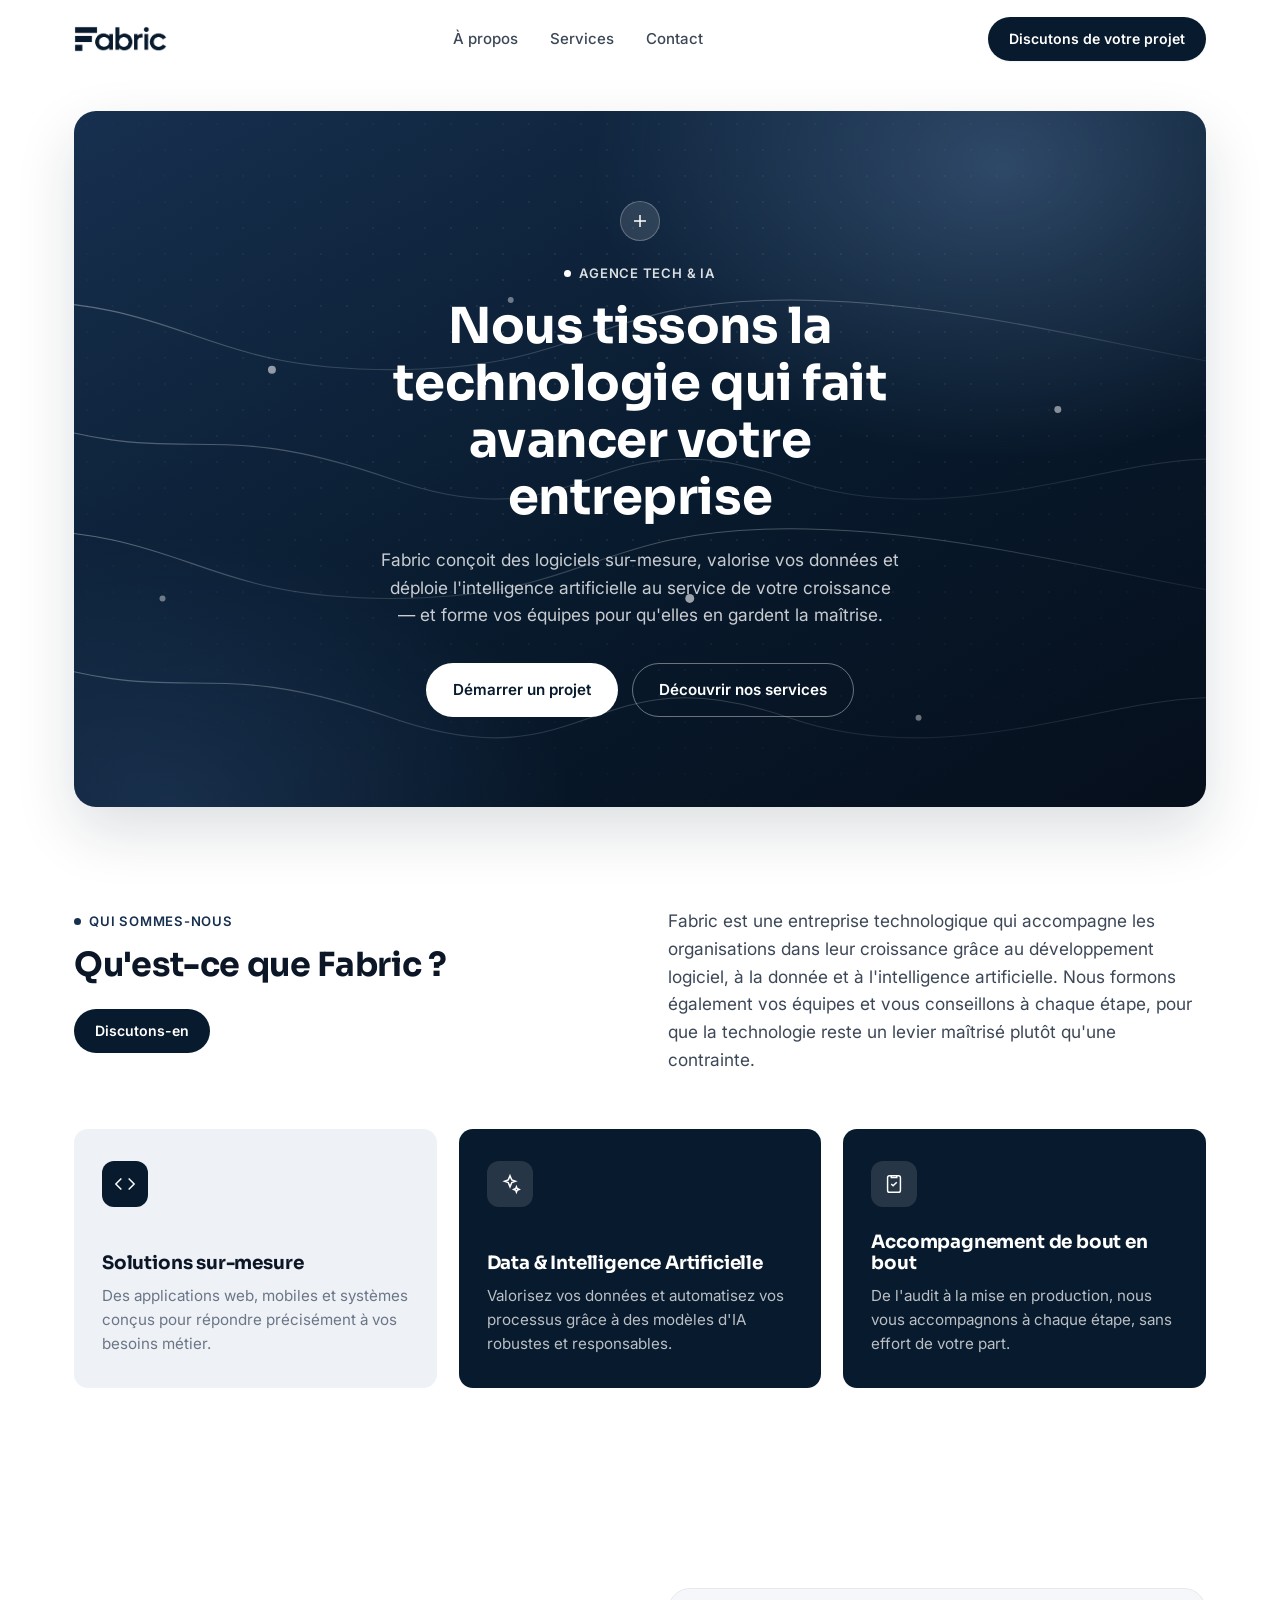
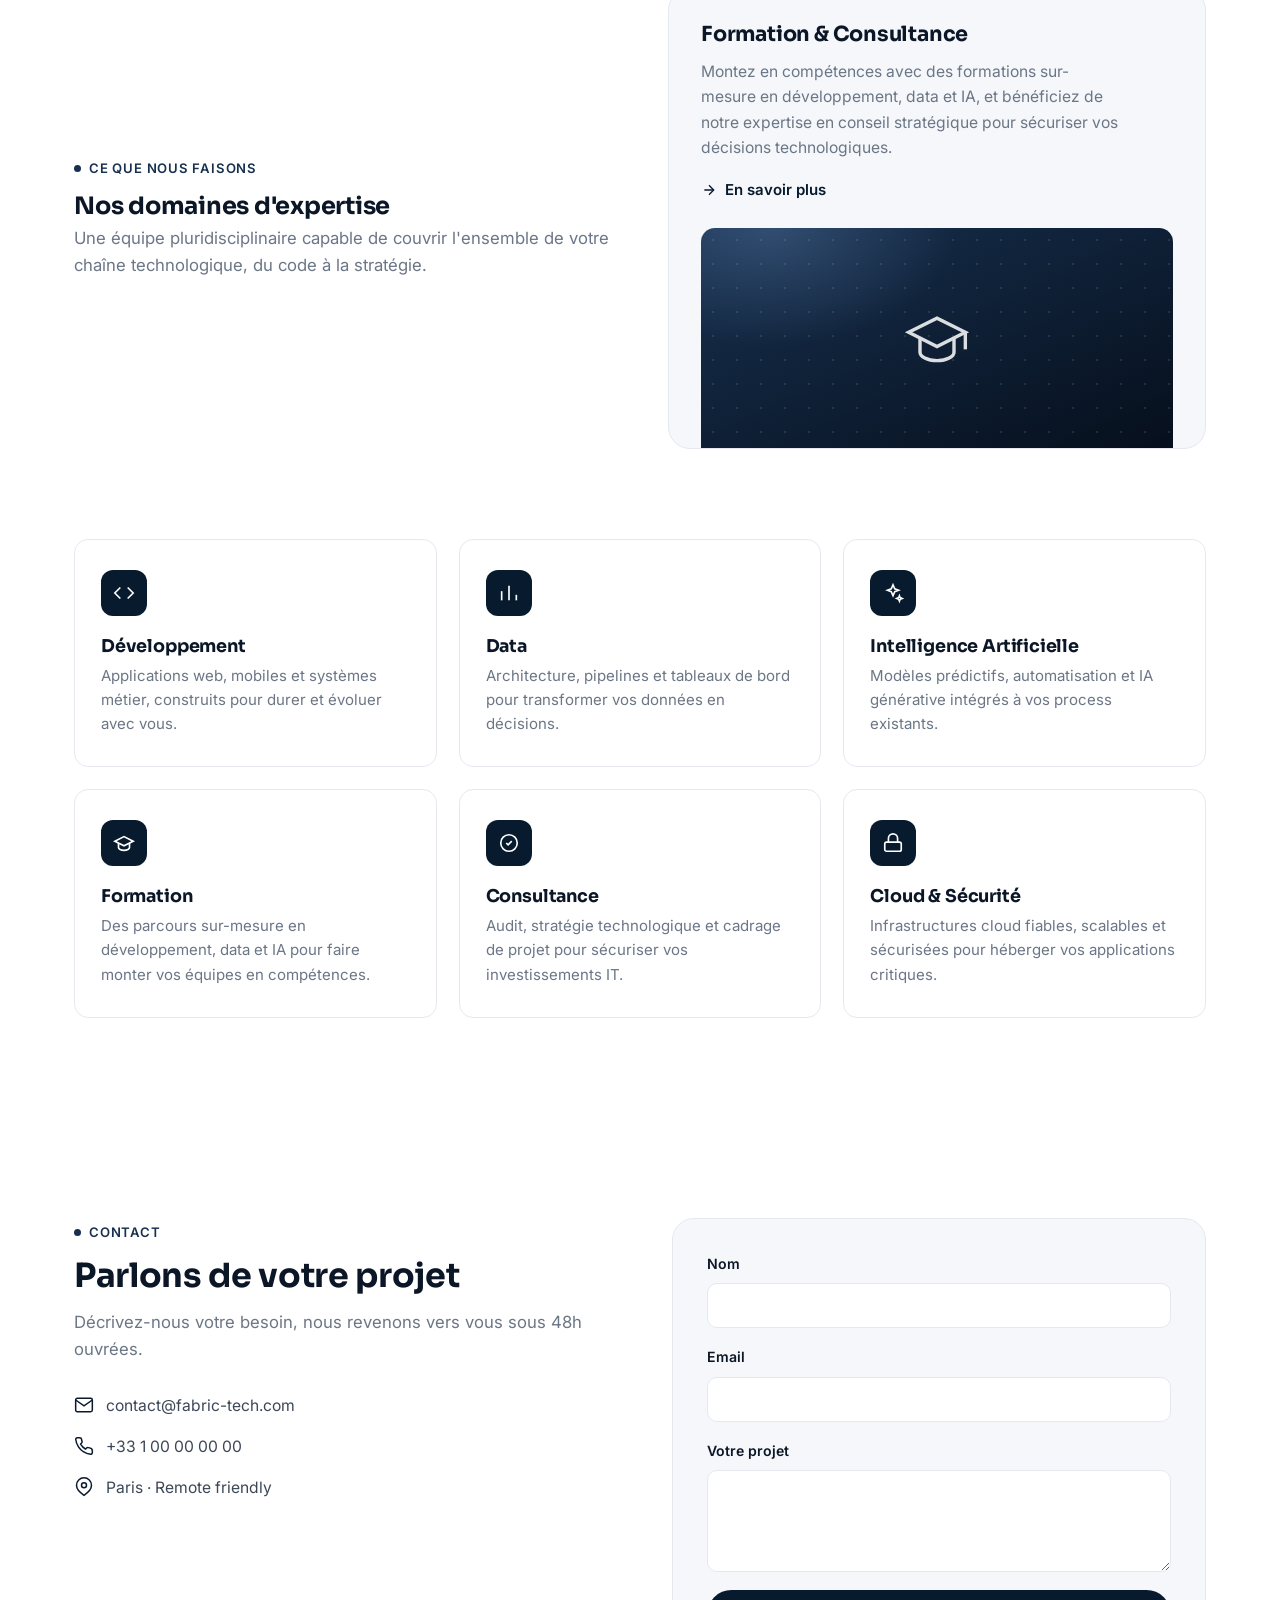
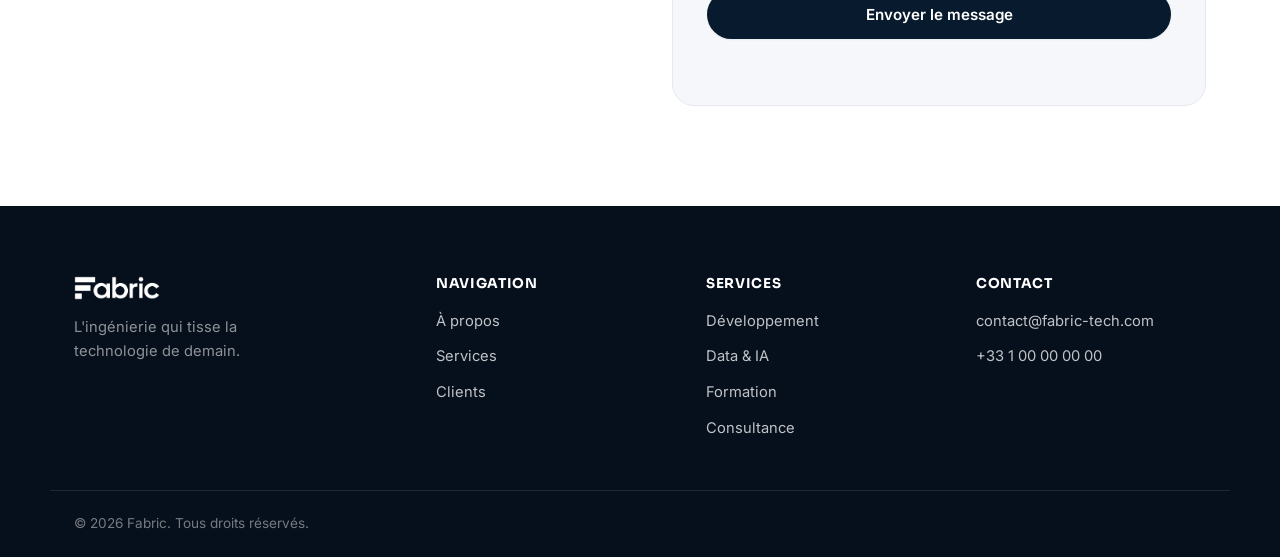
==== index.html @ 4c8a93ed "Initial commit: Fabric landing page Landing page one-page pour Fabric (dev, data, IA, formation, con" ====
<!DOCTYPE html>
<html lang="fr">
<head>
<meta charset="UTF-8">
<meta name="viewport" content="width=device-width, initial-scale=1.0">
<title>Fabric — Ingénierie logicielle, Data & IA</title>
<meta name="description" content="Fabric est une entreprise technologique spécialisée en développement, data, intelligence artificielle, formation et consultance. Nous tissons la technologie qui fait grandir votre entreprise.">
<link rel="icon" href="assets/favicon.ico" sizes="any">
<link rel="icon" href="assets/favicon-32.png" type="image/png" sizes="32x32">
<link rel="icon" href="assets/favicon-16.png" type="image/png" sizes="16x16">
<link rel="apple-touch-icon" href="assets/apple-touch-icon.png">
<link rel="preconnect" href="https://fonts.googleapis.com">
<link rel="preconnect" href="https://fonts.gstatic.com" crossorigin>
<link href="https://fonts.googleapis.com/css2?family=Sora:wght@400;500;600;700;800&family=Inter:wght@400;500;600;700&display=swap" rel="stylesheet">
<link rel="stylesheet" href="css/style.css">
</head>
<body>

<a class="skip-link" href="#main">Aller au contenu</a>

<header class="site-header" id="site-header">
  <div class="container header-inner">
    <a href="#top" class="brand" aria-label="Fabric — accueil">
      <img src="assets/logo-navy.png" alt="Fabric" class="brand-logo">
    </a>

    <nav class="main-nav" id="main-nav" aria-label="Navigation principale">
      <a href="#about">À propos</a>
      <a href="#services">Services</a>
      <a href="#contact">Contact</a>
    </nav>

    <div class="header-actions">
      <a href="#contact" class="btn btn-primary btn-sm">Discutons de votre projet</a>
      <button class="nav-toggle" id="nav-toggle" aria-label="Ouvrir le menu" aria-expanded="false" aria-controls="main-nav">
        <span></span><span></span><span></span>
      </button>
    </div>
  </div>
</header>

<main id="main">

  <!-- HERO -->
  <section class="hero" id="top">
    <div class="container">
      <div class="hero-card">
        <div class="hero-card-media" aria-hidden="true">
          <svg viewBox="0 0 1200 700" class="hero-weave" preserveAspectRatio="xMidYMid slice">
            <defs>
              <linearGradient id="weaveLine" x1="0" y1="0" x2="1" y2="1">
                <stop offset="0" stop-color="#ffffff" stop-opacity="0.35"/>
                <stop offset="1" stop-color="#ffffff" stop-opacity="0.04"/>
              </linearGradient>
            </defs>
            <g stroke="url(#weaveLine)" stroke-width="1.1" fill="none">
              <path d="M-50 90 C 150 90, 150 90, 350 90 S 550 90, 750 90 S 1150 90, 1250 90"/>
              <path d="M-50 190 C 150 190, 150 260, 350 260 S 550 190, 750 190 S 1150 260, 1250 260"/>
              <path d="M-50 300 C 150 370, 150 300, 350 370 S 550 300, 750 370 S 1150 300, 1250 370"/>
              <path d="M-50 420 C 150 420, 150 490, 350 490 S 550 420, 750 420 S 1150 490, 1250 490"/>
              <path d="M-50 540 C 150 610, 150 540, 350 610 S 550 540, 750 610 S 1150 540, 1250 610"/>
              <path d="M-50 640 C 150 640, 150 640, 350 640 S 550 640, 750 640 S 1150 640, 1250 640"/>
            </g>
            <g fill="#ffffff">
              <circle cx="230" cy="260" r="4" opacity="0.55"/>
              <circle cx="470" cy="190" r="3" opacity="0.4"/>
              <circle cx="650" cy="490" r="4.5" opacity="0.6"/>
              <circle cx="880" cy="610" r="3" opacity="0.4"/>
              <circle cx="1020" cy="300" r="3.5" opacity="0.5"/>
              <circle cx="120" cy="490" r="3" opacity="0.4"/>
            </g>
          </svg>
        </div>
        <div class="hero-card-content">
          <span class="hero-mark">
            <svg viewBox="0 0 24 24" fill="none" stroke="currentColor" stroke-width="2"><line x1="12" y1="4" x2="12" y2="20"/><line x1="4" y1="12" x2="20" y2="12"/></svg>
          </span>
          <p class="eyebrow eyebrow-on-dark"><span class="dot"></span> Agence Tech &amp; IA</p>
          <h1>Nous tissons la technologie qui fait avancer votre entreprise</h1>
          <p class="hero-lead">
            Fabric conçoit des logiciels sur-mesure, valorise vos données et déploie
            l'intelligence artificielle au service de votre croissance — et forme vos
            équipes pour qu'elles en gardent la maîtrise.
          </p>
          <div class="hero-actions">
            <a href="#contact" class="btn btn-light">Démarrer un projet</a>
            <a href="#services" class="btn btn-outline-light">Découvrir nos services</a>
          </div>
        </div>
      </div>
    </div>
  </section>

  <!-- ABOUT -->
  <section class="about" id="about">
    <div class="container about-top">
      <div class="about-text">
        <p class="eyebrow"><span class="dot"></span> Qui sommes-nous</p>
        <h2>Qu'est-ce que Fabric&nbsp;?</h2>
        <a href="#contact" class="btn btn-dark btn-sm">Discutons-en</a>
      </div>
      <div class="about-desc">
        <p>
          Fabric est une entreprise technologique qui accompagne les organisations
          dans leur croissance grâce au développement logiciel, à la donnée et à
          l'intelligence artificielle. Nous formons également vos équipes et vous
          conseillons à chaque étape, pour que la technologie reste un levier
          maîtrisé plutôt qu'une contrainte.
        </p>
      </div>
    </div>

    <div class="container about-cards">
      <article class="about-card about-card--light">
        <div class="about-card-icon">
          <svg viewBox="0 0 24 24" fill="none" stroke="currentColor" stroke-width="1.6"><polyline points="8 6 2 12 8 18"/><polyline points="16 6 22 12 16 18"/></svg>
        </div>
        <div class="about-card-text">
          <h3>Solutions sur-mesure</h3>
          <p>Des applications web, mobiles et systèmes conçus pour répondre précisément à vos besoins métier.</p>
        </div>
      </article>
      <article class="about-card about-card--dark">
        <div class="about-card-icon">
          <svg viewBox="0 0 24 24" fill="none" stroke="currentColor" stroke-width="1.6"><path d="M12 3l1.9 4.5L18 9l-4.1 1.5L12 15l-1.9-4.5L6 9l4.1-1.5L12 3z"/><path d="M19 15l.8 1.9L22 18l-2.2.9L19 21l-.8-2.1L16 18l2.2-1.1L19 15z"/></svg>
        </div>
        <div class="about-card-text">
          <h3>Data &amp; Intelligence Artificielle</h3>
          <p>Valorisez vos données et automatisez vos processus grâce à des modèles d'IA robustes et responsables.</p>
        </div>
      </article>
      <article class="about-card about-card--dark">
        <div class="about-card-icon">
          <svg viewBox="0 0 24 24" fill="none" stroke="currentColor" stroke-width="1.6"><rect x="5" y="3" width="14" height="18" rx="2"/><path d="M9 3v2h6V3"/><path d="M9 12l2 2 4-4"/></svg>
        </div>
        <div class="about-card-text">
          <h3>Accompagnement de bout en bout</h3>
          <p>De l'audit à la mise en production, nous vous accompagnons à chaque étape, sans effort de votre part.</p>
        </div>
      </article>
    </div>
  </section>

  <!-- CLIENTS MARQUEE 
  <section class="clients" id="clients">
    <div class="container">
      <p class="clients-label">Ils nous font confiance</p>
      <div class="marquee" role="img" aria-label="Logos de clients ayant travaillé avec Fabric">
        <div class="marquee-track">
          <span class="client-logo">Nexora</span>
          <span class="client-logo">Velia Corp</span>
          <span class="client-logo">Orbital</span>
          <span class="client-logo">Quantix</span>
          <span class="client-logo">Atlas Data</span>
          <span class="client-logo">Zenith</span>
          <span class="client-logo">Arc Systems</span>
          <span class="client-logo">Pulse Labs</span>
          -->
          <!-- duplicate for seamless loop 
          <span class="client-logo" aria-hidden="true">Nexora</span>
          <span class="client-logo" aria-hidden="true">Velia Corp</span>
          <span class="client-logo" aria-hidden="true">Orbital</span>
          <span class="client-logo" aria-hidden="true">Quantix</span>
          <span class="client-logo" aria-hidden="true">Atlas Data</span>
          <span class="client-logo" aria-hidden="true">Zenith</span>
          <span class="client-logo" aria-hidden="true">Arc Systems</span>
          <span class="client-logo" aria-hidden="true">Pulse Labs</span>
        </div>
      </div>
    </div>
  </section>
  -->

  <!-- SERVICES -->
  <section class="services" id="services">
    <div class="container expertise-top">
      <div class="expertise-text">
        <p class="eyebrow"><span class="dot"></span> Ce que nous faisons</p>
        <h2>Nos domaines d'expertise</h2>
        <p class="section-lead">
          Une équipe pluridisciplinaire capable de couvrir l'ensemble de votre
          chaîne technologique, du code à la stratégie.
        </p>
      </div>

      <article class="expertise-card">
        <h3>Formation &amp; Consultance</h3>
        <p>Montez en compétences avec des formations sur-mesure en développement, data et IA, et bénéficiez de notre expertise en conseil stratégique pour sécuriser vos décisions technologiques.</p>
        <a href="#contact" class="link-arrow">
          <svg viewBox="0 0 24 24" fill="none" stroke="currentColor" stroke-width="2"><line x1="5" y1="12" x2="19" y2="12"/><polyline points="12 5 19 12 12 19"/></svg>
          En savoir plus
        </a>
        <div class="expertise-card-media" aria-hidden="true">
          <svg viewBox="0 0 24 24" fill="none" stroke="currentColor" stroke-width="1.2"><path d="M22 10L12 5 2 10l10 5 10-5z"/><path d="M6 12v5c0 1.5 2.5 3 6 3s6-1.5 6-3v-5"/><path d="M22 10v6"/></svg>
        </div>
      </article>
    </div>

    <div class="container">
      <div class="services-grid">
        <article class="service-card">
          <div class="service-icon">
            <svg viewBox="0 0 24 24" fill="none" stroke="currentColor" stroke-width="1.8"><polyline points="8 6 2 12 8 18"/><polyline points="16 6 22 12 16 18"/></svg>
          </div>
          <h3>Développement</h3>
          <p>Applications web, mobiles et systèmes métier, construits pour durer et évoluer avec vous.</p>
        </article>

        <article class="service-card">
          <div class="service-icon">
            <svg viewBox="0 0 24 24" fill="none" stroke="currentColor" stroke-width="1.8"><line x1="4" y1="20" x2="4" y2="10"/><line x1="12" y1="20" x2="12" y2="4"/><line x1="20" y1="20" x2="20" y2="14"/></svg>
          </div>
          <h3>Data</h3>
          <p>Architecture, pipelines et tableaux de bord pour transformer vos données en décisions.</p>
        </article>

        <article class="service-card">
          <div class="service-icon">
            <svg viewBox="0 0 24 24" fill="none" stroke="currentColor" stroke-width="1.8"><path d="M12 3l1.9 4.5L18 9l-4.1 1.5L12 15l-1.9-4.5L6 9l4.1-1.5L12 3z"/><path d="M19 15l.8 1.9L22 18l-2.2.9L19 21l-.8-2.1L16 18l2.2-1.1L19 15z"/></svg>
          </div>
          <h3>Intelligence Artificielle</h3>
          <p>Modèles prédictifs, automatisation et IA générative intégrés à vos process existants.</p>
        </article>

        <article class="service-card">
          <div class="service-icon">
            <svg viewBox="0 0 24 24" fill="none" stroke="currentColor" stroke-width="1.8"><path d="M22 10L12 5 2 10l10 5 10-5z"/><path d="M6 12v5c0 1.5 2.5 3 6 3s6-1.5 6-3v-5"/></svg>
          </div>
          <h3>Formation</h3>
          <p>Des parcours sur-mesure en développement, data et IA pour faire monter vos équipes en compétences.</p>
        </article>

        <article class="service-card">
          <div class="service-icon">
            <svg viewBox="0 0 24 24" fill="none" stroke="currentColor" stroke-width="1.8"><circle cx="12" cy="12" r="9"/><path d="M9 12l2 2 4-4"/></svg>
          </div>
          <h3>Consultance</h3>
          <p>Audit, stratégie technologique et cadrage de projet pour sécuriser vos investissements IT.</p>
        </article>

        <article class="service-card">
          <div class="service-icon">
            <svg viewBox="0 0 24 24" fill="none" stroke="currentColor" stroke-width="1.8"><rect x="3" y="11" width="18" height="10" rx="2"/><path d="M7 11V7a5 5 0 0 1 10 0v4"/></svg>
          </div>
          <h3>Cloud &amp; Sécurité</h3>
          <p>Infrastructures cloud fiables, scalables et sécurisées pour héberger vos applications critiques.</p>
        </article>
      </div>
    </div>
  </section>

  <!-- CONTACT -->
  <section class="contact" id="contact">
    <div class="container contact-inner">
      <div class="contact-text">
        <p class="eyebrow"><span class="dot"></span> Contact</p>
        <h2>Parlons de votre projet</h2>
        <p class="section-lead">
          Décrivez-nous votre besoin, nous revenons vers vous sous 48h ouvrées.
        </p>

        <ul class="contact-list">
          <li>
            <svg viewBox="0 0 24 24" fill="none" stroke="currentColor" stroke-width="1.8"><path d="M4 4h16v16H4z" opacity="0"/><path d="M22 6l-10 7L2 6"/><rect x="2" y="4" width="20" height="16" rx="2"/></svg>
            <a href="mailto:contact@fabric-tech.com">contact@fabric-tech.com</a>
          </li>
          <li>
            <svg viewBox="0 0 24 24" fill="none" stroke="currentColor" stroke-width="1.8"><path d="M22 16.9v3a2 2 0 0 1-2.2 2 19.8 19.8 0 0 1-8.6-3.1 19.5 19.5 0 0 1-6-6A19.8 19.8 0 0 1 2.1 4.2 2 2 0 0 1 4 2h3a2 2 0 0 1 2 1.7c.1.9.3 1.8.6 2.7a2 2 0 0 1-.5 2.1L7.9 9.7a16 16 0 0 0 6 6l1.2-1.2a2 2 0 0 1 2.1-.5c.9.3 1.8.5 2.7.6a2 2 0 0 1 1.7 2.1z"/></svg>
            <a href="tel:+33100000000">+33 1 00 00 00 00</a>
          </li>
          <li>
            <svg viewBox="0 0 24 24" fill="none" stroke="currentColor" stroke-width="1.8"><path d="M21 10c0 6-9 12-9 12s-9-6-9-12a9 9 0 0 1 18 0z"/><circle cx="12" cy="10" r="3"/></svg>
            <span>Paris · Remote friendly</span>
          </li>
        </ul>
      </div>

      <form class="contact-form" id="contact-form">
        <div class="form-row">
          <label for="name">Nom</label>
          <input type="text" id="name" name="name" required autocomplete="name">
        </div>
        <div class="form-row">
          <label for="email">Email</label>
          <input type="email" id="email" name="email" required autocomplete="email">
        </div>
        <div class="form-row">
          <label for="message">Votre projet</label>
          <textarea id="message" name="message" rows="4" required></textarea>
        </div>
        <button type="submit" class="btn btn-primary btn-block">Envoyer le message</button>
        <p class="form-note" id="form-note" role="status" aria-live="polite"></p>
      </form>
    </div>
  </section>

</main>

<footer class="site-footer">
  <div class="container footer-inner">
    <div class="footer-brand">
      <img src="assets/logo-white.png" alt="Fabric" class="footer-logo">
      <p>L'ingénierie qui tisse la technologie de demain.</p>
    </div>

    <div class="footer-col">
      <h4>Navigation</h4>
      <a href="#about">À propos</a>
      <a href="#services">Services</a>
      <a href="#clients">Clients</a>
    </div>

    <div class="footer-col">
      <h4>Services</h4>
      <a href="#services">Développement</a>
      <a href="#services">Data &amp; IA</a>
      <a href="#services">Formation</a>
      <a href="#services">Consultance</a>
    </div>

    <div class="footer-col">
      <h4>Contact</h4>
      <a href="mailto:contact@fabric-tech.com">contact@fabric-tech.com</a>
      <a href="tel:+33100000000">+33 1 00 00 00 00</a>
    </div>
  </div>
  <div class="container footer-bottom">
    <p>© <span id="year"></span> Fabric. Tous droits réservés.</p>
  </div>
</footer>

<button id="back-to-top" class="back-to-top" aria-label="Retour en haut">
  <svg viewBox="0 0 24 24" fill="none" stroke="currentColor" stroke-width="2"><line x1="12" y1="19" x2="12" y2="5"/><polyline points="5 12 12 5 19 12"/></svg>
</button>

<script src="js/script.js"></script>
</body>
</html>
---- css/style.css ----
/* ===================== Design tokens ===================== */
:root {
  --navy-950: #060f1c;
  --navy-900: #081a2d;
  --navy-800: #0f2540;
  --navy-700: #17304f;
  --navy-600: #24405f;
  --ink: #0b1626;
  --text: #3c4757;
  --muted: #6b7686;
  --line: #e5e9ef;
  --bg: #ffffff;
  --bg-soft: #f5f7fa;
  --bg-soft-2: #eef1f6;
  --radius-lg: 22px;
  --radius-md: 14px;
  --radius-sm: 10px;
  --shadow-sm: 0 1px 2px rgba(8, 26, 45, 0.06);
  --shadow-md: 0 8px 24px rgba(8, 26, 45, 0.08);
  --shadow-lg: 0 24px 60px rgba(8, 26, 45, 0.14);
  --container: 1180px;
  --ff-head: "Sora", "Inter", system-ui, sans-serif;
  --ff-body: "Inter", system-ui, sans-serif;
}

/* ===================== Reset ===================== */
* , *::before, *::after { box-sizing: border-box; }
html { scroll-behavior: smooth; }
body {
  margin: 0;
  font-family: var(--ff-body);
  color: var(--text);
  background: var(--bg);
  -webkit-font-smoothing: antialiased;
  line-height: 1.6;
}
img { max-width: 100%; display: block; }
a { color: inherit; text-decoration: none; }
ul { list-style: none; margin: 0; padding: 0; }
h1, h2, h3, h4 {
  font-family: var(--ff-head);
  color: var(--ink);
  margin: 0;
  line-height: 1.15;
  letter-spacing: -0.01em;
}
p { margin: 0; }
button { font-family: inherit; cursor: pointer; }
input, textarea { font-family: inherit; font-size: 0.95rem; }

.container {
  max-width: var(--container);
  margin: 0 auto;
  padding: 0 24px;
}

.skip-link {
  position: absolute;
  left: -999px;
  top: 0;
  background: var(--navy-900);
  color: #fff;
  padding: 10px 16px;
  border-radius: 0 0 8px 0;
  z-index: 200;
}
.skip-link:focus { left: 0; }

/* ===================== Buttons ===================== */
.btn {
  display: inline-flex;
  align-items: center;
  justify-content: center;
  gap: 8px;
  padding: 14px 26px;
  border-radius: 100px;
  font-weight: 600;
  font-size: 0.95rem;
  border: 1px solid transparent;
  transition: transform 0.15s ease, background 0.2s ease, color 0.2s ease, border-color 0.2s ease, box-shadow 0.2s ease;
  white-space: nowrap;
}
.btn:hover { transform: translateY(-1px); }
.btn-primary {
  background: var(--navy-900);
  color: #fff;
  box-shadow: var(--shadow-sm);
}
.btn-primary:hover { background: var(--navy-800); box-shadow: var(--shadow-md); }
.btn-ghost {
  background: transparent;
  color: var(--navy-900);
  border-color: var(--line);
}
.btn-ghost:hover { border-color: var(--navy-900); }
.btn-dark {
  background: var(--navy-900);
  color: #fff;
}
.btn-dark:hover { background: var(--navy-800); }
.btn-light {
  background: #fff;
  color: var(--navy-900);
}
.btn-light:hover { background: var(--bg-soft); }
.btn-sm { padding: 10px 20px; font-size: 0.88rem; }
.btn-block { width: 100%; }

/* ===================== Eyebrow / section head ===================== */
.eyebrow {
  display: inline-flex;
  align-items: center;
  gap: 8px;
  font-size: 0.82rem;
  font-weight: 600;
  letter-spacing: 0.06em;
  text-transform: uppercase;
  color: var(--navy-700);
  margin: 0 0 14px;
}
.eyebrow .dot {
  width: 7px;
  height: 7px;
  border-radius: 50%;
  background: var(--navy-700);
  display: inline-block;
}
.section-head {
  max-width: 640px;
  margin: 0 auto 56px;
  text-align: center;
}
.section-head .eyebrow { justify-content: center; }
.section-head h2 { font-size: clamp(1.8rem, 2.6vw, 2.4rem); margin-bottom: 14px; }
.section-lead { color: var(--muted); font-size: 1.05rem; }

/* ===================== Header ===================== */
.site-header {
  position: sticky;
  top: 0;
  z-index: 100;
  background: rgba(255, 255, 255, 0.85);
  backdrop-filter: saturate(180%) blur(14px);
  border-bottom: 1px solid transparent;
  transition: border-color 0.2s ease, box-shadow 0.2s ease;
}
.site-header.scrolled {
  border-bottom-color: var(--line);
  box-shadow: 0 4px 20px rgba(8, 26, 45, 0.05);
}
.header-inner {
  display: flex;
  align-items: center;
  justify-content: space-between;
  height: 78px;
  gap: 24px;
}
.brand { display: inline-flex; align-items: center; }
.brand-logo { height: 26px; width: auto; }

.main-nav {
  display: flex;
  align-items: center;
  gap: 32px;
  margin: 0 auto;
}
.main-nav a {
  font-size: 0.94rem;
  font-weight: 500;
  color: var(--text);
  position: relative;
  padding: 6px 0;
}
.main-nav a:hover { color: var(--navy-900); }

.header-actions { display: flex; align-items: center; gap: 16px; }

.nav-toggle {
  display: none;
  flex-direction: column;
  justify-content: center;
  gap: 5px;
  width: 40px;
  height: 40px;
  background: transparent;
  border: 1px solid var(--line);
  border-radius: 10px;
}
.nav-toggle span {
  display: block;
  width: 18px;
  height: 2px;
  margin: 0 auto;
  background: var(--navy-900);
  transition: transform 0.25s ease, opacity 0.25s ease;
}
.nav-toggle[aria-expanded="true"] span:nth-child(1) { transform: translateY(7px) rotate(45deg); }
.nav-toggle[aria-expanded="true"] span:nth-child(2) { opacity: 0; }
.nav-toggle[aria-expanded="true"] span:nth-child(3) { transform: translateY(-7px) rotate(-45deg); }

/* ===================== Hero ===================== */
.hero {
  padding: 32px 0 0;
}
.hero-card {
  position: relative;
  border-radius: var(--radius-lg);
  overflow: hidden;
  min-height: 620px;
  display: flex;
  align-items: center;
  justify-content: center;
  box-shadow: var(--shadow-lg);
}
.hero-card-media {
  position: absolute;
  inset: 0;
  background:
    radial-gradient(60% 70% at 82% 8%, rgba(112, 150, 199, 0.35), transparent 60%),
    radial-gradient(55% 60% at 8% 100%, rgba(60, 95, 145, 0.3), transparent 65%),
    linear-gradient(150deg, var(--navy-700) 0%, var(--navy-900) 55%, var(--navy-950) 100%);
}
.hero-card-media::before {
  content: "";
  position: absolute;
  inset: 0;
  background-image: radial-gradient(rgba(255, 255, 255, 0.09) 1px, transparent 1px);
  background-size: 26px 26px;
  -webkit-mask-image: radial-gradient(70% 70% at 50% 40%, #000, transparent);
  mask-image: radial-gradient(70% 70% at 50% 40%, #000, transparent);
}
.hero-weave {
  position: absolute;
  inset: 0;
  width: 100%;
  height: 100%;
}
.hero-card-content {
  position: relative;
  z-index: 1;
  max-width: 680px;
  text-align: center;
  padding: 90px 32px;
  display: flex;
  flex-direction: column;
  align-items: center;
}
.hero-mark {
  width: 40px;
  height: 40px;
  border-radius: 50%;
  background: rgba(255, 255, 255, 0.12);
  border: 1px solid rgba(255, 255, 255, 0.25);
  color: #fff;
  display: flex;
  align-items: center;
  justify-content: center;
  margin-bottom: 22px;
}
.hero-mark svg { width: 18px; height: 18px; }
.eyebrow-on-dark { color: rgba(255, 255, 255, 0.85); }
.eyebrow-on-dark .dot { background: #fff; }
.hero h1 {
  width: 100%;
  color: #fff;
  font-size: clamp(1.7rem, 4.2vw, 3.1rem);
  margin-bottom: 20px;
  overflow-wrap: break-word;
}
.hero-lead {
  width: 100%;
  font-size: 1.08rem;
  color: rgba(255, 255, 255, 0.78);
  max-width: 520px;
  margin: 0 auto 34px;
}
.hero-actions { display: flex; gap: 14px; flex-wrap: wrap; justify-content: center; }
.btn-outline-light {
  background: transparent;
  color: #fff;
  border-color: rgba(255, 255, 255, 0.4);
}
.btn-outline-light:hover { border-color: #fff; background: rgba(255, 255, 255, 0.08); }

/* ===================== About ===================== */
.about { padding: 100px 0; }
.about-top {
  display: grid;
  grid-template-columns: 1fr 1fr;
  gap: 56px;
  margin-bottom: 56px;
  align-items: start;
}
.about-text h2 { font-size: clamp(1.8rem, 2.6vw, 2.4rem); margin-bottom: 24px; }
.about-desc p { font-size: 1.08rem; color: var(--text); }

.about-cards {
  display: grid;
  grid-template-columns: repeat(3, 1fr);
  gap: 22px;
}
.about-card {
  padding: 32px 28px;
  border-radius: var(--radius-md);
  min-height: 220px;
  display: flex;
  flex-direction: column;
  justify-content: space-between;
  gap: 24px;
}
.about-card h3 { font-size: 1.15rem; margin-bottom: 10px; }
.about-card p { font-size: 0.95rem; }
.about-card-icon {
  width: 46px;
  height: 46px;
  border-radius: 12px;
  display: flex;
  align-items: center;
  justify-content: center;
  flex-shrink: 0;
}
.about-card-icon svg { width: 22px; height: 22px; }
.about-card--light {
  background: var(--bg-soft-2);
  color: var(--ink);
}
.about-card--light p { color: var(--muted); }
.about-card--light .about-card-icon { background: var(--navy-900); color: #fff; }
.about-card--dark {
  background: var(--navy-900);
  color: #fff;
}
.about-card--dark h3 { color: #fff; }
.about-card--dark p { color: rgba(255, 255, 255, 0.72); }
.about-card--dark .about-card-icon { background: rgba(255, 255, 255, 0.12); color: #fff; }

/* ===================== Clients marquee ===================== */
.clients { padding: 60px 0 90px; }
.clients-label {
  text-align: center;
  font-size: 0.88rem;
  font-weight: 600;
  letter-spacing: 0.04em;
  text-transform: uppercase;
  color: var(--muted);
  margin-bottom: 32px;
}
.marquee {
  overflow: hidden;
  -webkit-mask-image: linear-gradient(90deg, transparent, #000 8%, #000 92%, transparent);
  mask-image: linear-gradient(90deg, transparent, #000 8%, #000 92%, transparent);
}
.marquee-track {
  display: flex;
  align-items: center;
  gap: 64px;
  width: max-content;
  animation: scroll-left 28s linear infinite;
}
.marquee:hover .marquee-track { animation-play-state: paused; }
.client-logo {
  font-family: var(--ff-head);
  font-size: 1.35rem;
  font-weight: 700;
  color: var(--muted);
  opacity: 0.7;
  filter: grayscale(1);
  transition: opacity 0.2s ease, color 0.2s ease;
  white-space: nowrap;
}
.client-logo:hover { opacity: 1; color: var(--navy-900); }

@keyframes scroll-left {
  from { transform: translateX(0); }
  to { transform: translateX(-50%); }
}

/* ===================== Services ===================== */
.services { padding: 100px 0; }

.expertise-top {
  display: grid;
  grid-template-columns: 1fr 1fr;
  gap: 56px;
  align-items: stretch;
  margin-bottom: 90px;
}
.expertise-text { display: flex; flex-direction: column; justify-content: center; }
.expertise-text .section-lead { margin-top: 4px; }

.expertise-card {
  position: relative;
  background: var(--bg-soft);
  border: 1px solid var(--line);
  border-radius: var(--radius-lg);
  padding: 34px 32px 0;
  display: flex;
  flex-direction: column;
  overflow: hidden;
}
.expertise-card h3 { font-size: 1.3rem; margin-bottom: 12px; }
.expertise-card p { color: var(--muted); font-size: 0.98rem; max-width: 420px; }
.link-arrow {
  display: inline-flex;
  align-items: center;
  gap: 8px;
  margin-top: 18px;
  font-weight: 600;
  font-size: 0.94rem;
  color: var(--navy-900);
}
.link-arrow svg { width: 16px; height: 16px; transition: transform 0.2s ease; }
.link-arrow:hover svg { transform: translateX(3px); }
.expertise-card-media {
  position: relative;
  margin-top: 26px;
  height: 220px;
  border-radius: var(--radius-md) var(--radius-md) 0 0;
  overflow: hidden;
  background:
    radial-gradient(65% 90% at 15% 0%, rgba(112, 150, 199, 0.3), transparent 60%),
    linear-gradient(155deg, var(--navy-700), var(--navy-950));
  display: flex;
  align-items: center;
  justify-content: center;
}
.expertise-card-media::before {
  content: "";
  position: absolute;
  inset: 0;
  background-image: radial-gradient(rgba(255, 255, 255, 0.1) 1px, transparent 1px);
  background-size: 24px 24px;
}
.expertise-card-media svg {
  position: relative;
  width: 68px;
  height: 68px;
  color: #fff;
  opacity: 0.85;
}

.services-grid {
  display: grid;
  grid-template-columns: repeat(3, 1fr);
  gap: 22px;
}
.service-card {
  padding: 30px 26px;
  border: 1px solid var(--line);
  border-radius: var(--radius-md);
  background: #fff;
  transition: box-shadow 0.2s ease, transform 0.2s ease, border-color 0.2s ease;
}
.service-card:hover {
  box-shadow: var(--shadow-md);
  transform: translateY(-3px);
  border-color: transparent;
}
.service-icon {
  width: 46px;
  height: 46px;
  border-radius: 12px;
  background: var(--navy-900);
  color: #fff;
  display: flex;
  align-items: center;
  justify-content: center;
  margin-bottom: 20px;
}
.service-icon svg { width: 22px; height: 22px; }
.service-card h3 { font-size: 1.1rem; margin-bottom: 8px; }
.service-card p { font-size: 0.94rem; color: var(--muted); }

/* ===================== Contact ===================== */
.contact { padding: 100px 0; }
.contact-inner {
  display: grid;
  grid-template-columns: 1fr 1fr;
  gap: 64px;
}
.contact-text h2 { font-size: clamp(1.8rem, 2.6vw, 2.4rem); margin-bottom: 14px; }
.contact-text .section-lead { margin-bottom: 30px; }
.contact-list { display: flex; flex-direction: column; gap: 16px; }
.contact-list li { display: flex; align-items: center; gap: 12px; font-size: 0.98rem; }
.contact-list svg { width: 20px; height: 20px; color: var(--navy-900); flex-shrink: 0; }
.contact-list a:hover { color: var(--navy-900); }

.contact-form {
  background: var(--bg-soft);
  border: 1px solid var(--line);
  border-radius: var(--radius-lg);
  padding: 34px;
  display: flex;
  flex-direction: column;
  gap: 18px;
}
.form-row { display: flex; flex-direction: column; gap: 8px; }
.form-row label { font-size: 0.88rem; font-weight: 600; color: var(--ink); }
.form-row input, .form-row textarea {
  border: 1px solid var(--line);
  border-radius: var(--radius-sm);
  padding: 12px 14px;
  background: #fff;
  color: var(--ink);
  resize: vertical;
  transition: border-color 0.2s ease, box-shadow 0.2s ease;
}
.form-row input:focus, .form-row textarea:focus {
  outline: none;
  border-color: var(--navy-900);
  box-shadow: 0 0 0 3px rgba(8, 26, 45, 0.12);
}
.form-note { font-size: 0.88rem; color: var(--navy-700); min-height: 1em; }

/* ===================== Footer ===================== */
.site-footer { background: var(--navy-950); color: rgba(255, 255, 255, 0.75); padding: 70px 0 0; }
.footer-inner {
  display: grid;
  grid-template-columns: 1.4fr 1fr 1fr 1fr;
  gap: 40px;
  padding-bottom: 50px;
  border-bottom: 1px solid rgba(255, 255, 255, 0.1);
}
.footer-logo { height: 24px; margin-bottom: 16px; }
.footer-brand p { font-size: 0.92rem; max-width: 240px; color: rgba(255, 255, 255, 0.55); }
.footer-col { display: flex; flex-direction: column; gap: 12px; }
.footer-col h4 {
  color: #fff;
  font-size: 0.85rem;
  text-transform: uppercase;
  letter-spacing: 0.05em;
  margin-bottom: 6px;
}
.footer-col a { font-size: 0.92rem; }
.footer-col a:hover { color: #fff; }
.footer-bottom {
  padding: 22px 24px;
  font-size: 0.85rem;
  color: rgba(255, 255, 255, 0.45);
}

/* ===================== Back to top ===================== */
.back-to-top {
  position: fixed;
  right: 22px;
  bottom: 22px;
  width: 46px;
  height: 46px;
  border-radius: 50%;
  background: var(--navy-900);
  color: #fff;
  border: none;
  display: flex;
  align-items: center;
  justify-content: center;
  box-shadow: var(--shadow-md);
  opacity: 0;
  visibility: hidden;
  transform: translateY(10px);
  transition: opacity 0.25s ease, transform 0.25s ease, visibility 0.25s ease;
  z-index: 90;
}
.back-to-top.visible { opacity: 1; visibility: visible; transform: translateY(0); }
.back-to-top svg { width: 20px; height: 20px; }

/* ===================== Responsive ===================== */
@media (max-width: 980px) {
  .hero-card { min-height: 520px; }
  .hero-card-content { padding: 64px 28px; }
  .about-top { grid-template-columns: 1fr; }
  .about-cards { grid-template-columns: 1fr; }
  .expertise-top { grid-template-columns: 1fr; margin-bottom: 60px; }
  .services-grid { grid-template-columns: repeat(2, 1fr); }
  .contact-inner { grid-template-columns: 1fr; }
  .footer-inner { grid-template-columns: 1fr 1fr; }
}

@media (max-width: 480px) {
  .hero-card-content { padding: 52px 20px; }
}

@media (max-width: 760px) {
  .main-nav {
    position: absolute;
    top: 78px;
    left: 0;
    right: 0;
    background: #fff;
    border-bottom: 1px solid var(--line);
    flex-direction: column;
    align-items: flex-start;
    padding: 20px 24px 28px;
    gap: 18px;
    display: none;
    box-shadow: var(--shadow-md);
  }
  .main-nav.open { display: flex; }
  .header-actions .btn-primary.btn-sm { display: none; }
  .nav-toggle { display: flex; }
  .services-grid { grid-template-columns: 1fr; }
  .footer-inner { grid-template-columns: 1fr; }
}
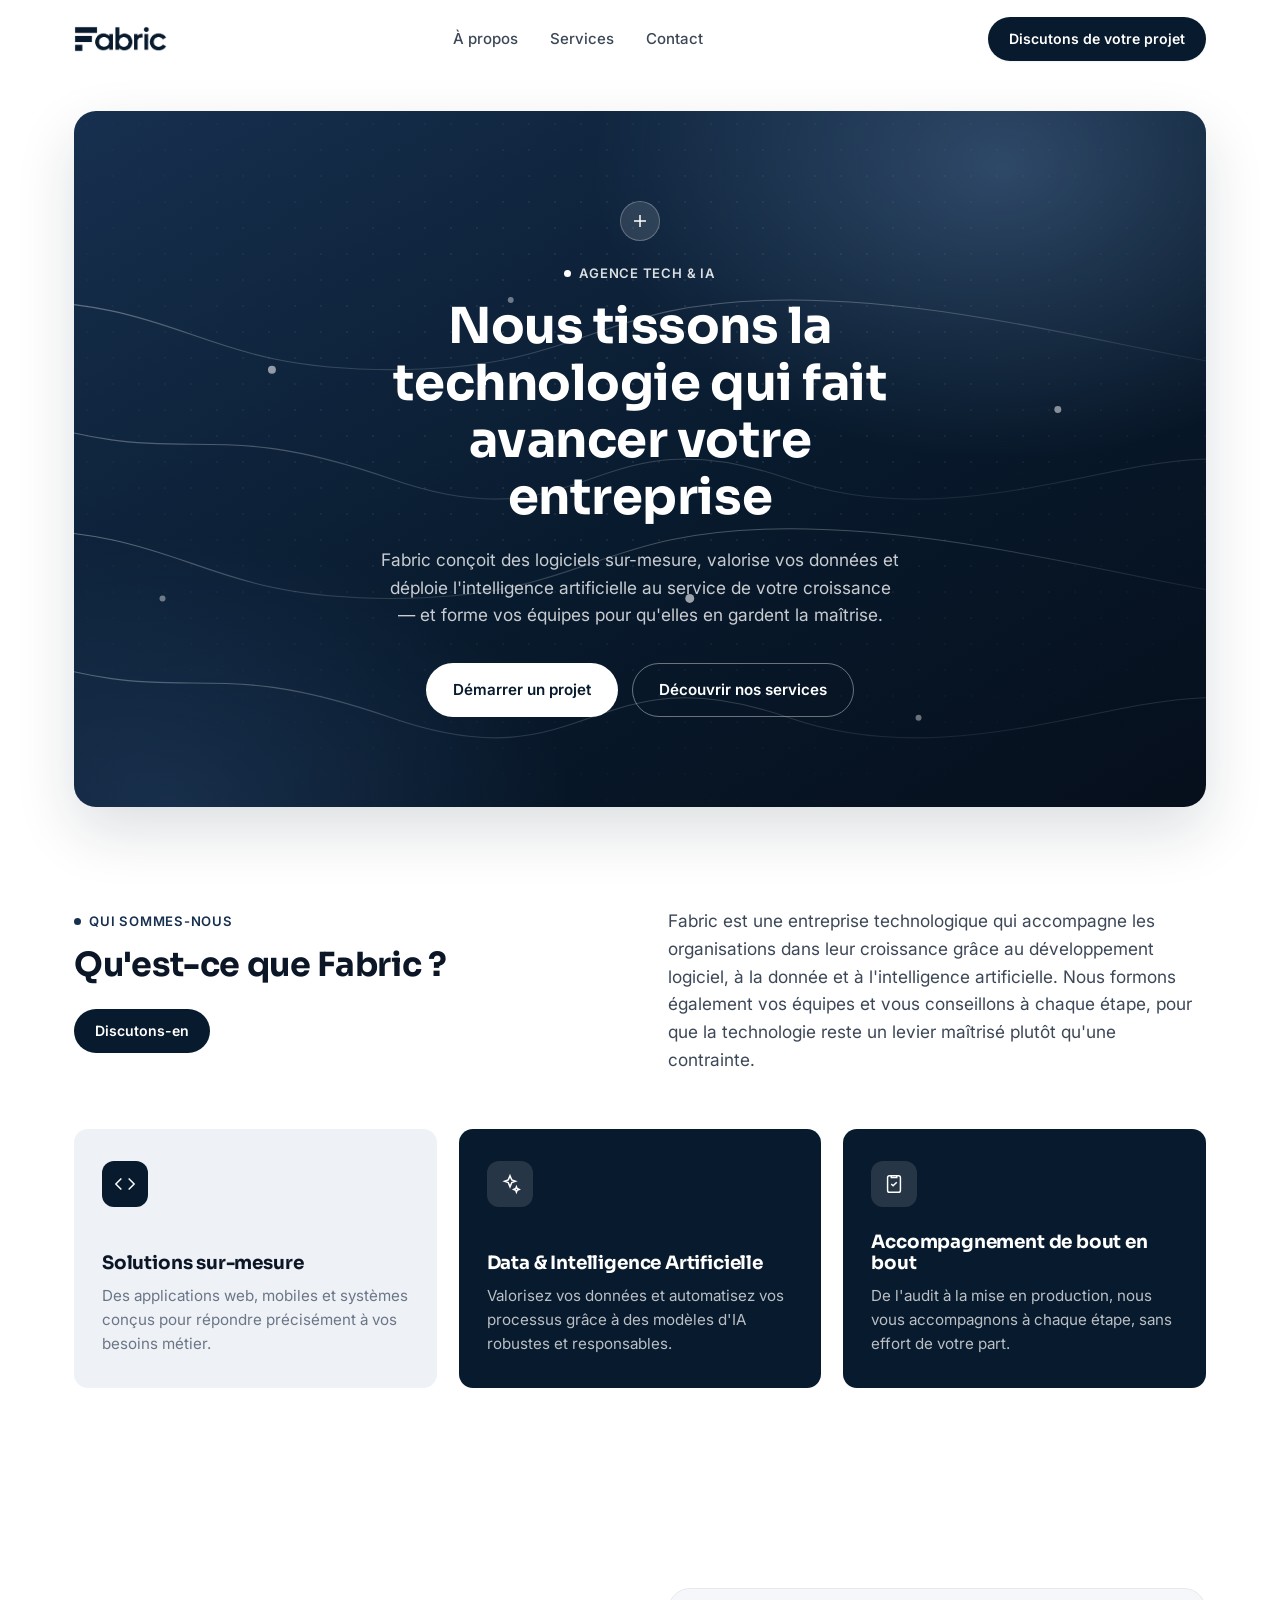
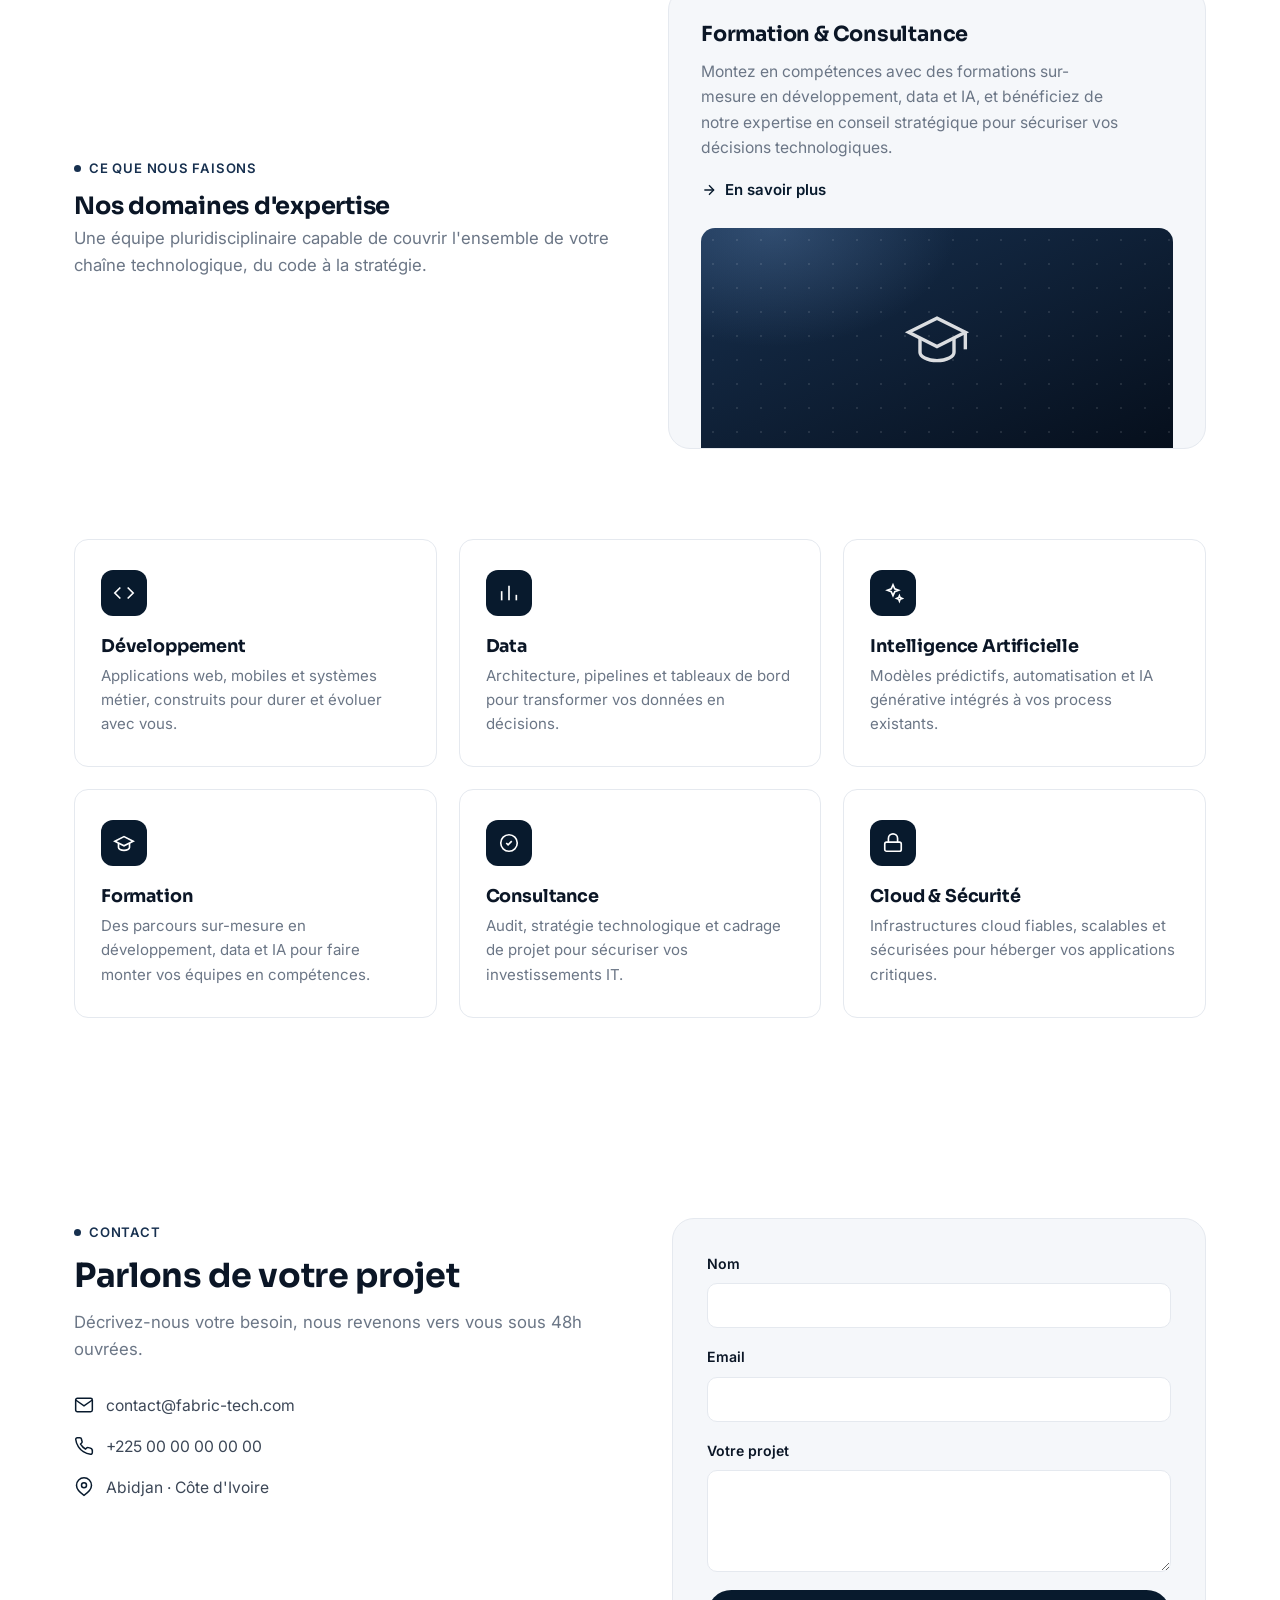
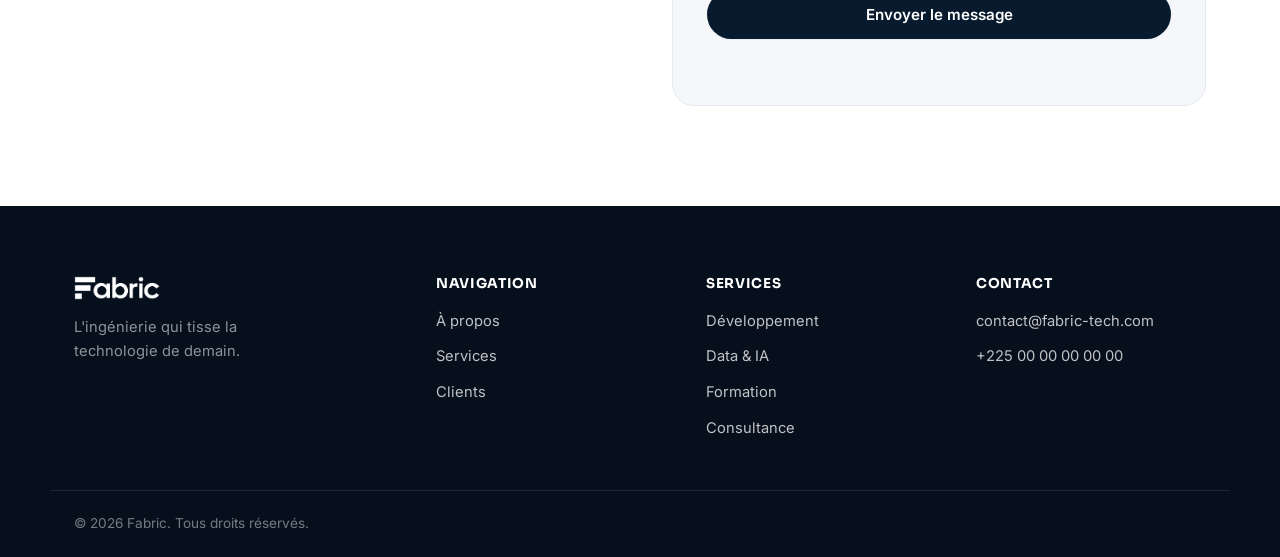
==== commit a53225eb: "Update contact info to Côte d'Ivoire (Abidjan) and align tel links Co-Authored-By: Claude Sonnet 5 <" ====
--- a/index.html
+++ b/index.html
@@ -266,11 +266,11 @@
           </li>
           <li>
             <svg viewBox="0 0 24 24" fill="none" stroke="currentColor" stroke-width="1.8"><path d="M22 16.9v3a2 2 0 0 1-2.2 2 19.8 19.8 0 0 1-8.6-3.1 19.5 19.5 0 0 1-6-6A19.8 19.8 0 0 1 2.1 4.2 2 2 0 0 1 4 2h3a2 2 0 0 1 2 1.7c.1.9.3 1.8.6 2.7a2 2 0 0 1-.5 2.1L7.9 9.7a16 16 0 0 0 6 6l1.2-1.2a2 2 0 0 1 2.1-.5c.9.3 1.8.5 2.7.6a2 2 0 0 1 1.7 2.1z"/></svg>
-            <a href="tel:+33100000000">+33 1 00 00 00 00</a>
+            <a href="tel:+22500000000">+225 00 00 00 00 00</a>
           </li>
           <li>
             <svg viewBox="0 0 24 24" fill="none" stroke="currentColor" stroke-width="1.8"><path d="M21 10c0 6-9 12-9 12s-9-6-9-12a9 9 0 0 1 18 0z"/><circle cx="12" cy="10" r="3"/></svg>
-            <span>Paris · Remote friendly</span>
+            <span>Abidjan · Côte d'Ivoire</span>
           </li>
         </ul>
       </div>
@@ -321,7 +321,7 @@
     <div class="footer-col">
       <h4>Contact</h4>
       <a href="mailto:contact@fabric-tech.com">contact@fabric-tech.com</a>
-      <a href="tel:+33100000000">+33 1 00 00 00 00</a>
+      <a href="tel:+22500000000">+225 00 00 00 00 00</a>
     </div>
   </div>
   <div class="container footer-bottom">
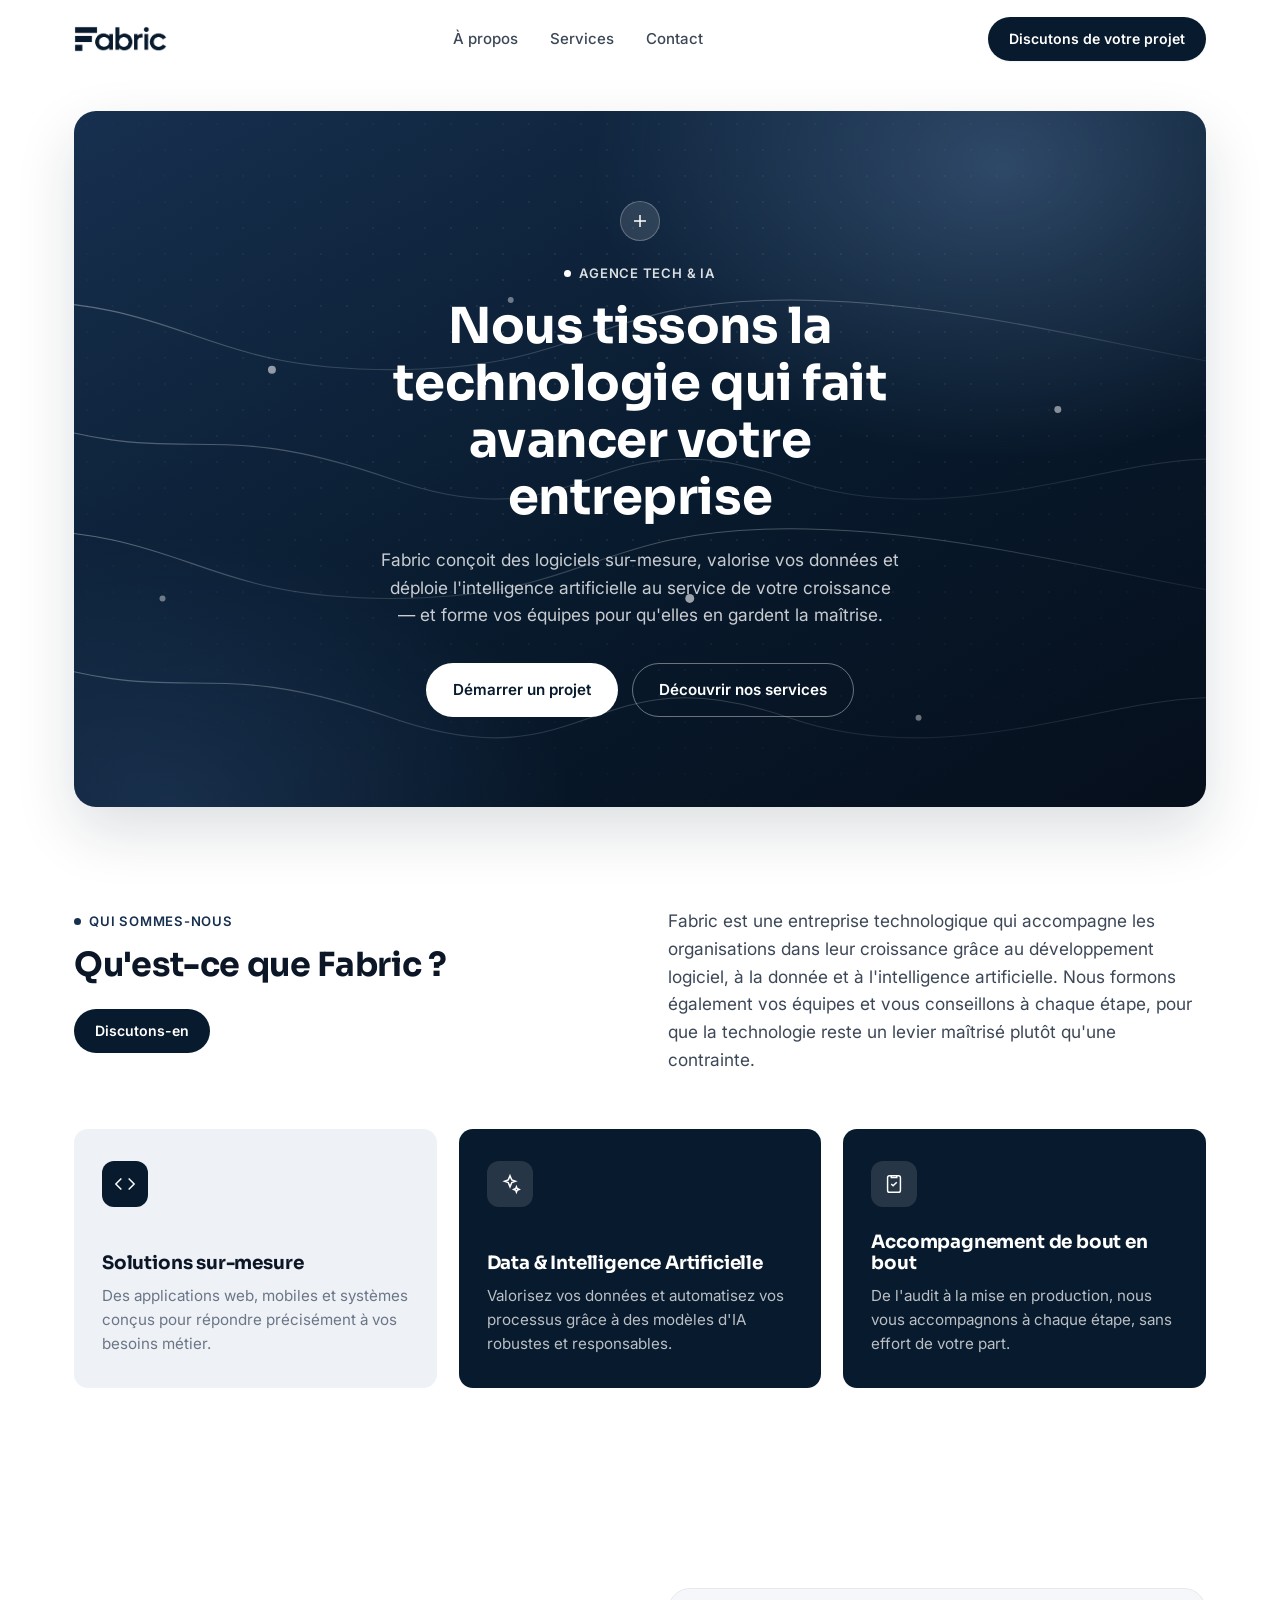
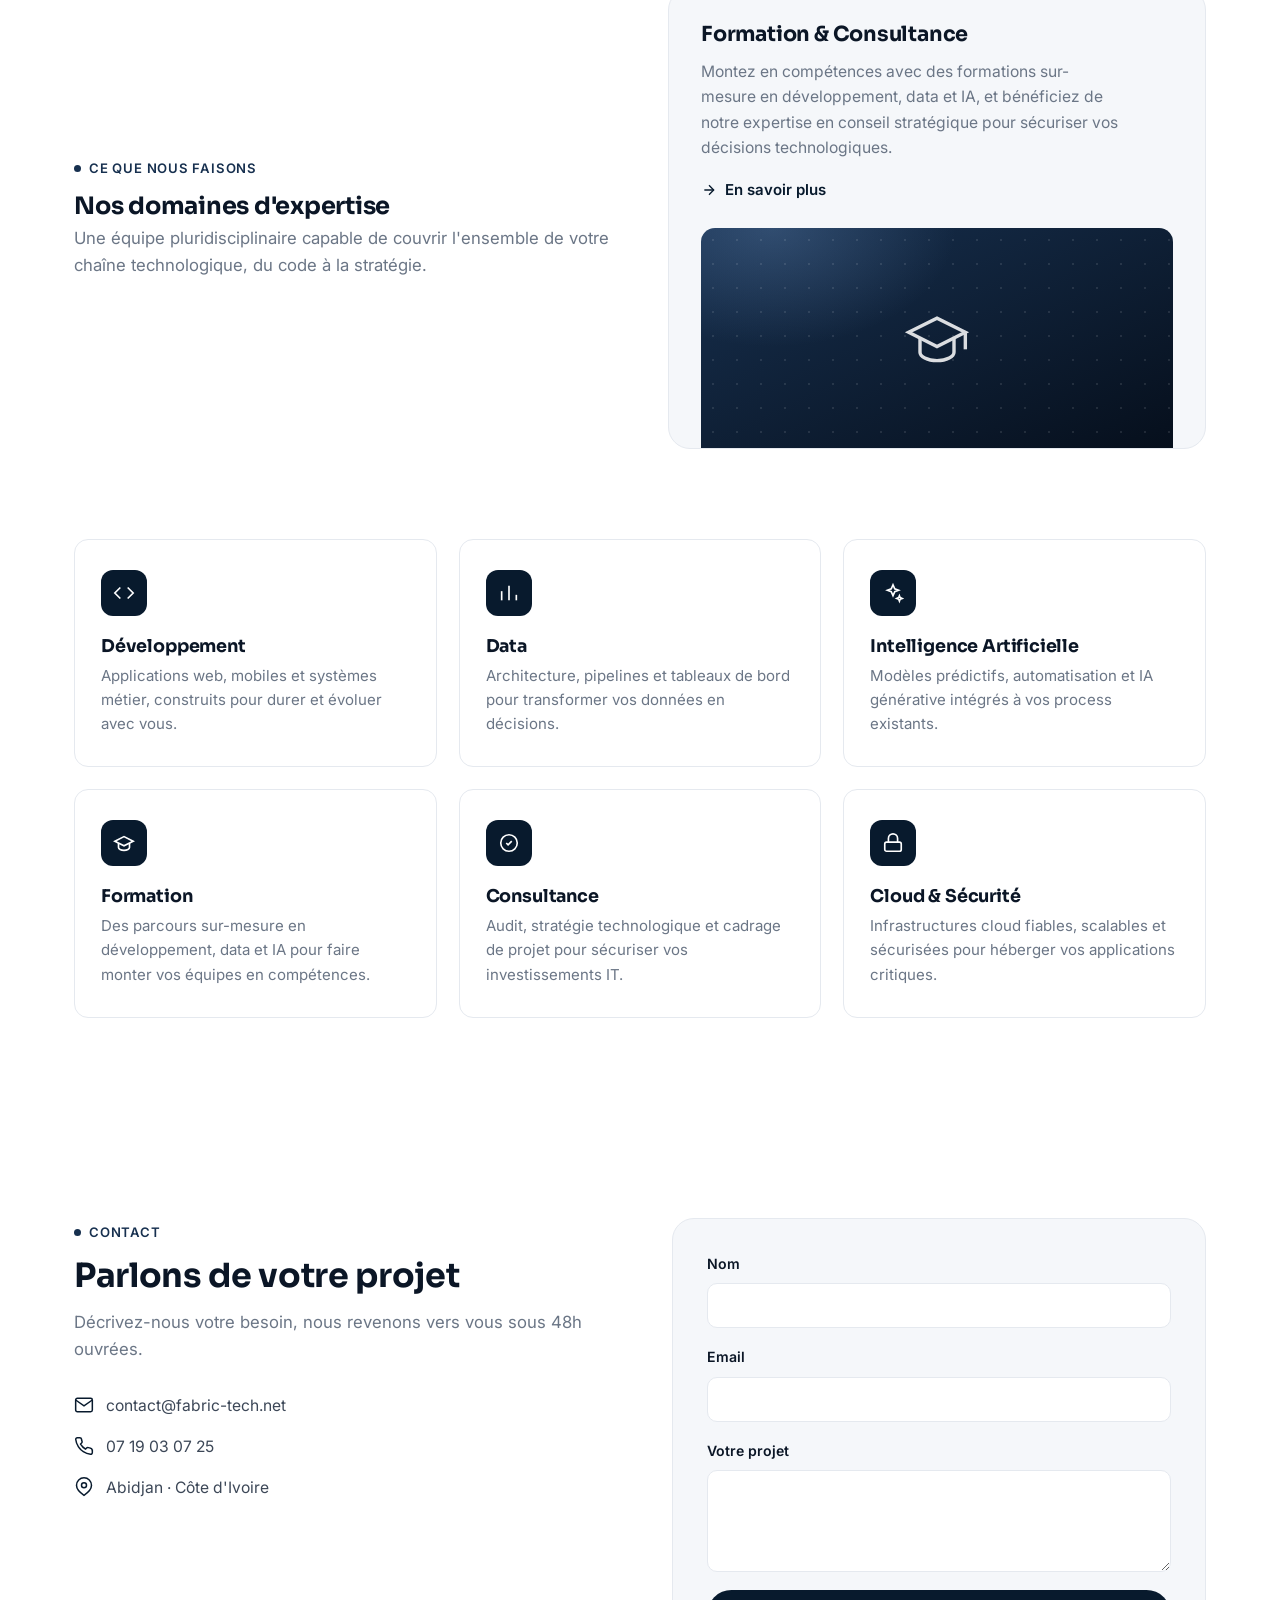
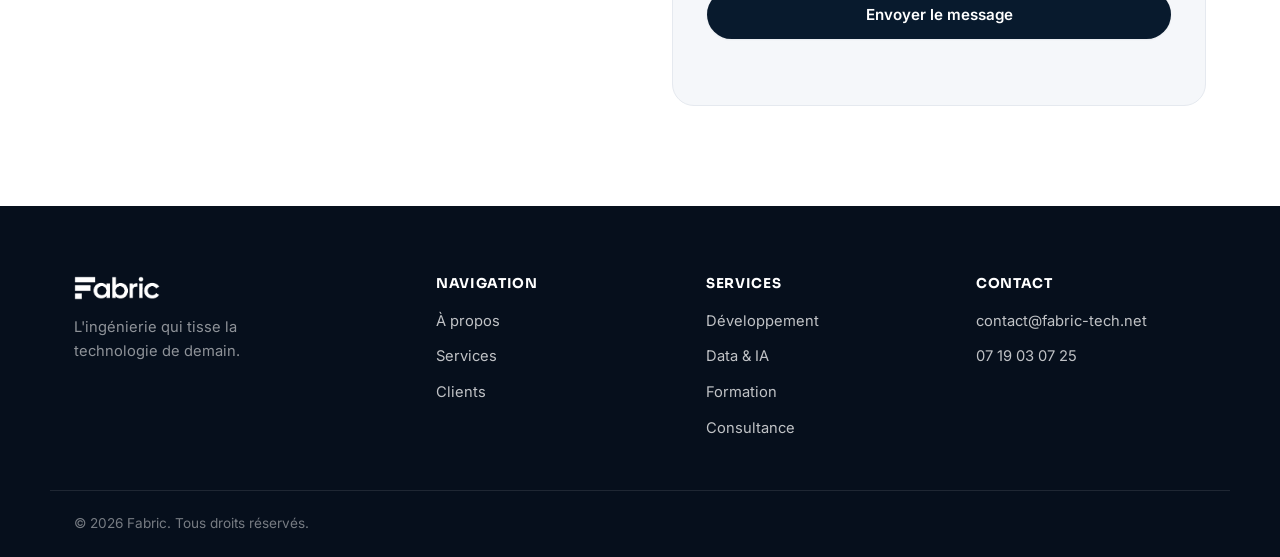
==== commit 78bb0b49: "Update contact phone number and switch email domain to fabric-tech.net Co-Authored-By: Claude Sonnet" ====
--- a/index.html
+++ b/index.html
@@ -262,11 +262,11 @@
         <ul class="contact-list">
           <li>
             <svg viewBox="0 0 24 24" fill="none" stroke="currentColor" stroke-width="1.8"><path d="M4 4h16v16H4z" opacity="0"/><path d="M22 6l-10 7L2 6"/><rect x="2" y="4" width="20" height="16" rx="2"/></svg>
-            <a href="mailto:contact@fabric-tech.com">contact@fabric-tech.com</a>
+            <a href="mailto:contact@fabric-tech.net">contact@fabric-tech.net</a>
           </li>
           <li>
             <svg viewBox="0 0 24 24" fill="none" stroke="currentColor" stroke-width="1.8"><path d="M22 16.9v3a2 2 0 0 1-2.2 2 19.8 19.8 0 0 1-8.6-3.1 19.5 19.5 0 0 1-6-6A19.8 19.8 0 0 1 2.1 4.2 2 2 0 0 1 4 2h3a2 2 0 0 1 2 1.7c.1.9.3 1.8.6 2.7a2 2 0 0 1-.5 2.1L7.9 9.7a16 16 0 0 0 6 6l1.2-1.2a2 2 0 0 1 2.1-.5c.9.3 1.8.5 2.7.6a2 2 0 0 1 1.7 2.1z"/></svg>
-            <a href="tel:+22500000000">+225 00 00 00 00 00</a>
+            <a href="tel:+2250719030725">07 19 03 07 25</a>
           </li>
           <li>
             <svg viewBox="0 0 24 24" fill="none" stroke="currentColor" stroke-width="1.8"><path d="M21 10c0 6-9 12-9 12s-9-6-9-12a9 9 0 0 1 18 0z"/><circle cx="12" cy="10" r="3"/></svg>
@@ -320,8 +320,8 @@
 
     <div class="footer-col">
       <h4>Contact</h4>
-      <a href="mailto:contact@fabric-tech.com">contact@fabric-tech.com</a>
-      <a href="tel:+22500000000">+225 00 00 00 00 00</a>
+      <a href="mailto:contact@fabric-tech.net">contact@fabric-tech.net</a>
+      <a href="tel:+2250719030725">07 19 03 07 25</a>
     </div>
   </div>
   <div class="container footer-bottom">
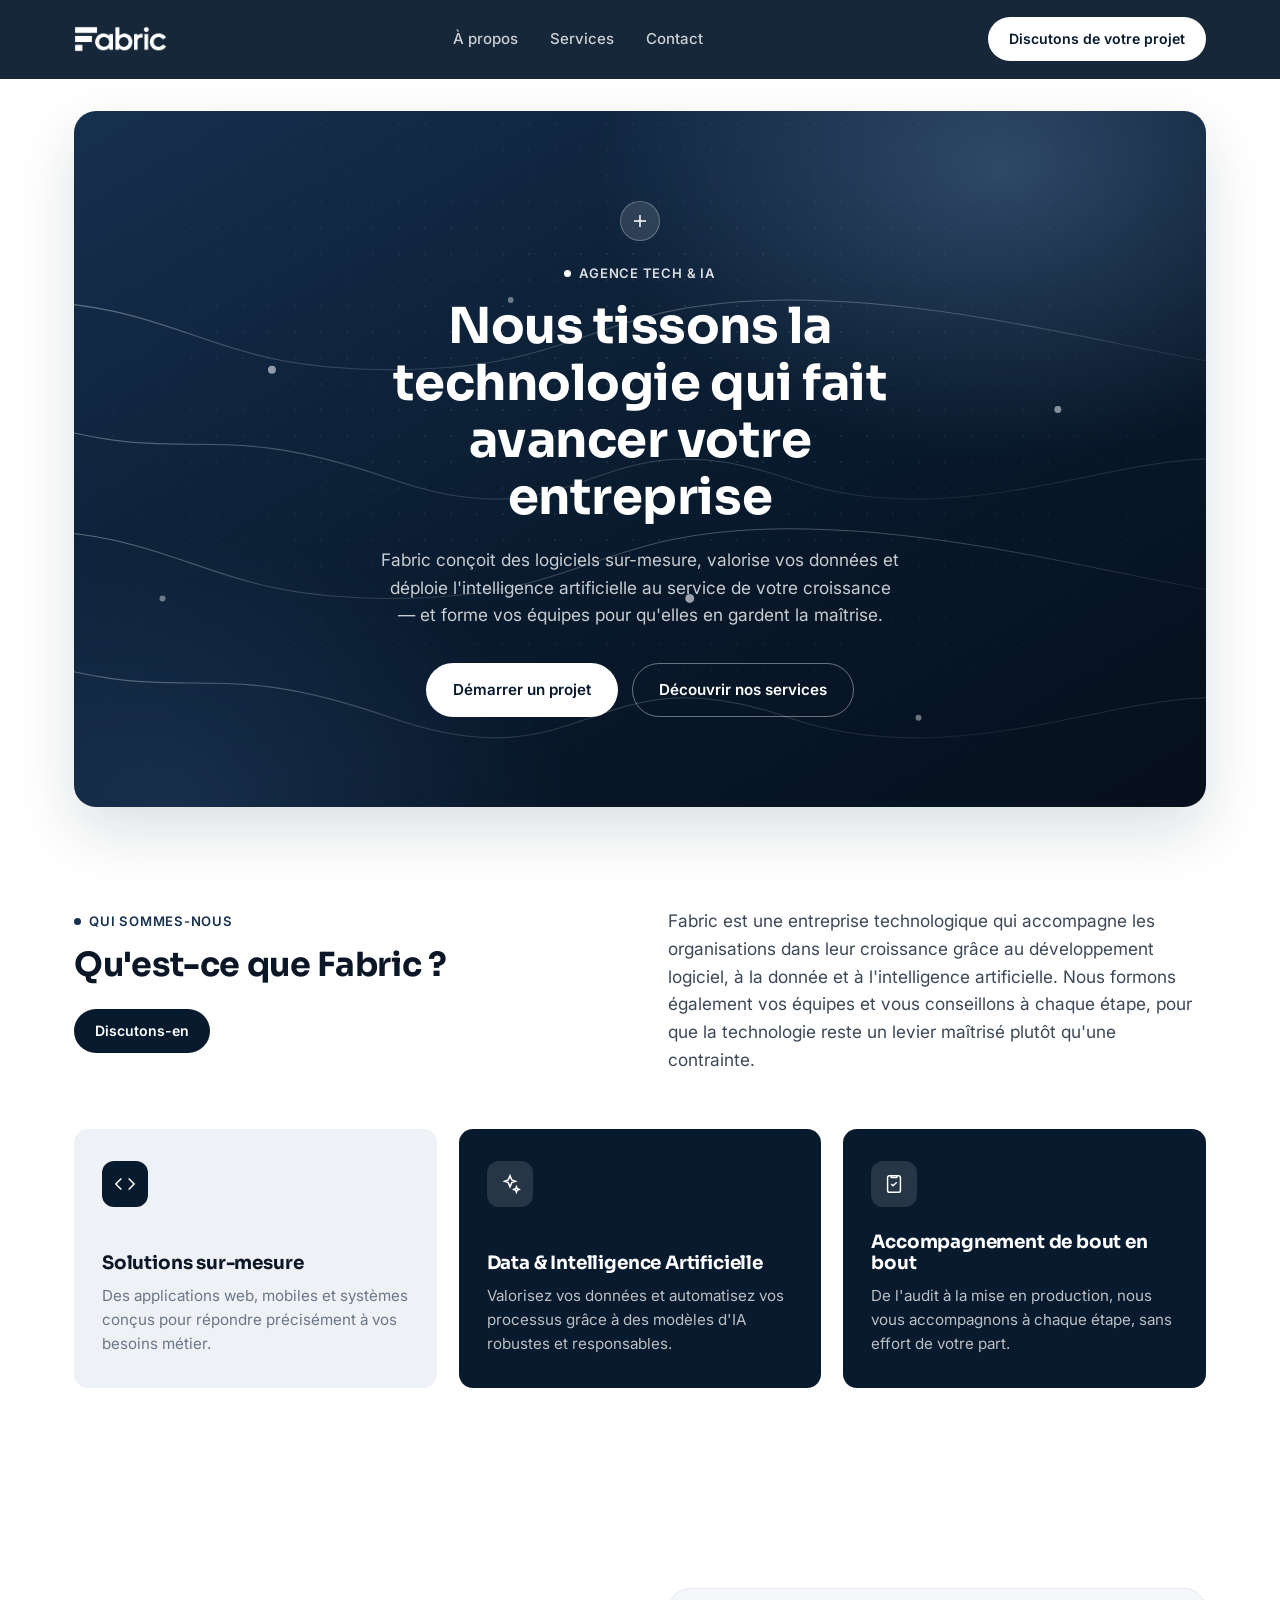
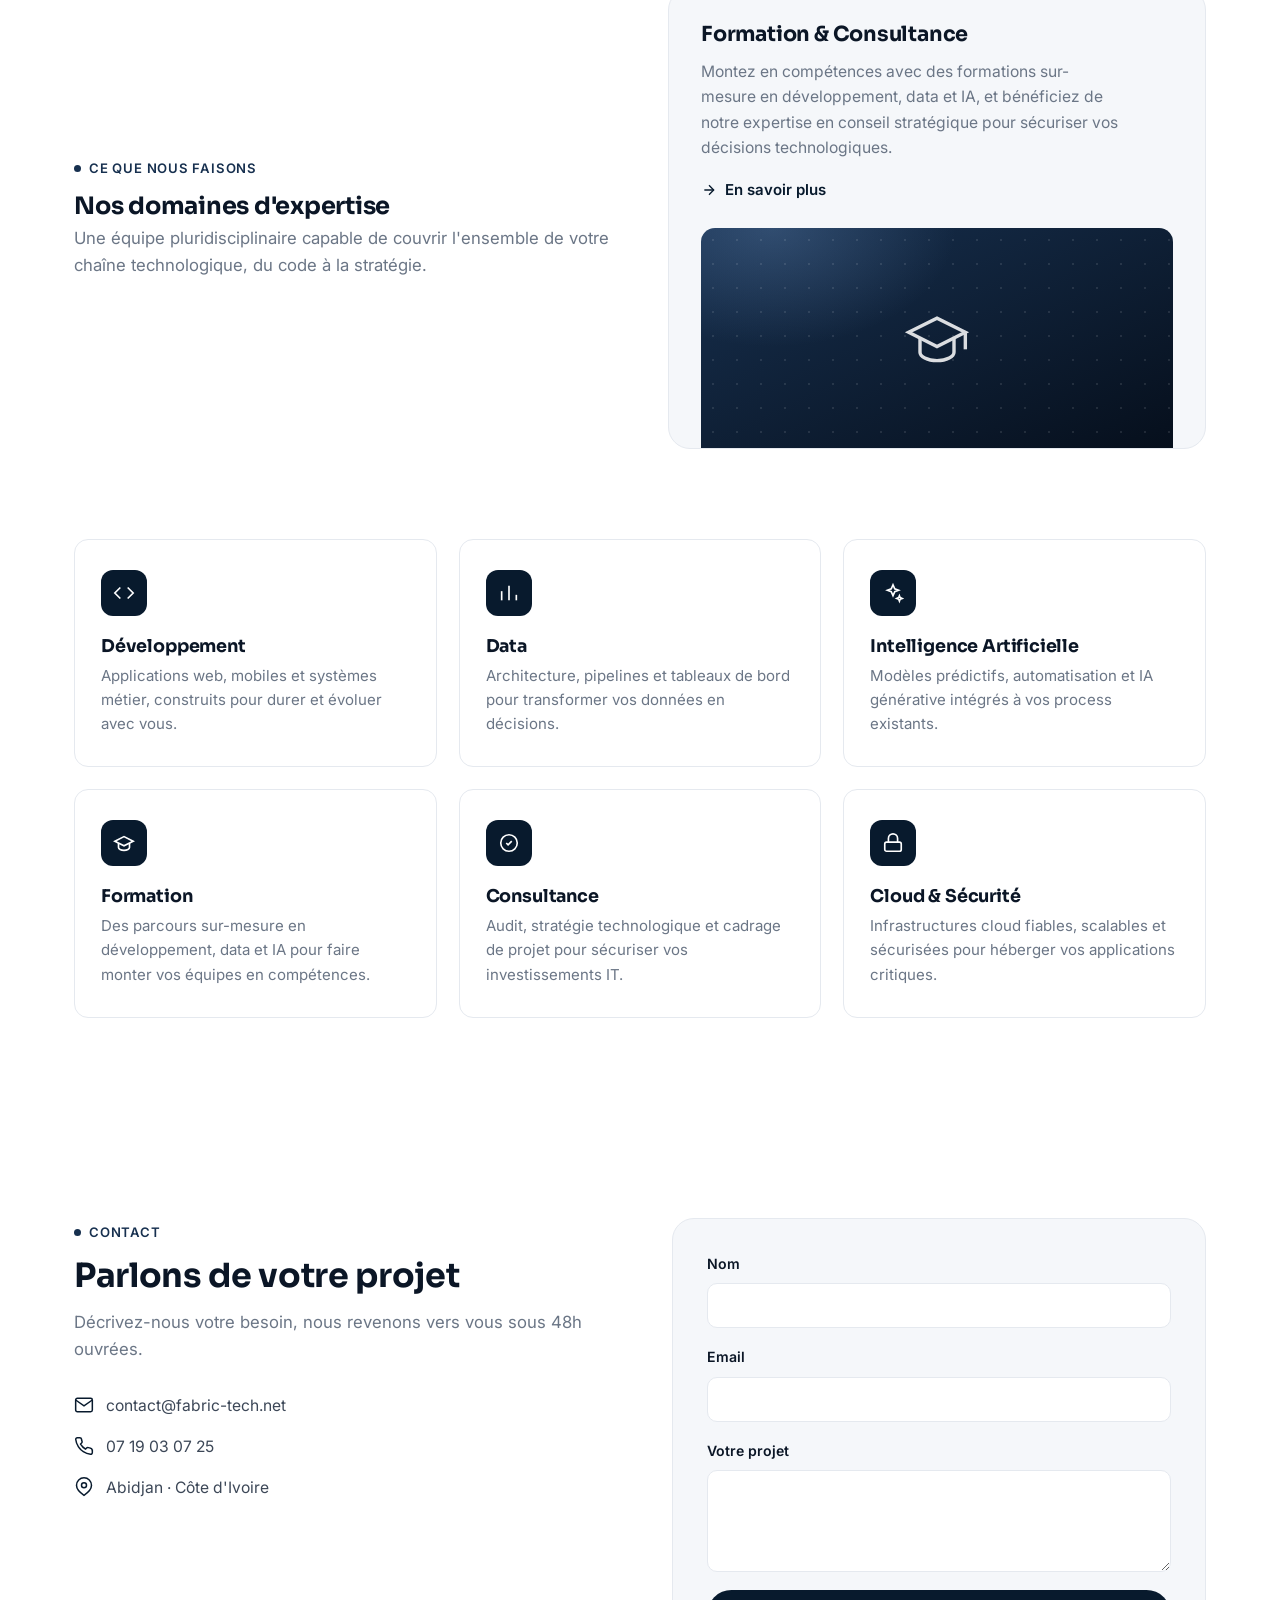
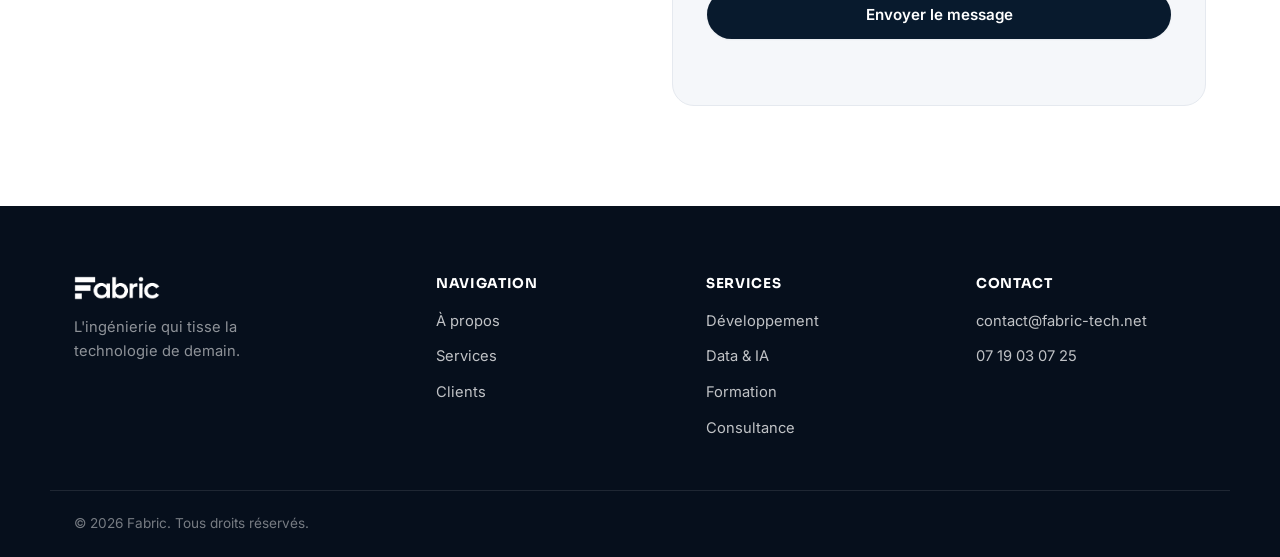
==== commit cb04ffdc: "Switch header bar to navy background with light nav and logo Co-Authored-By: Claude Sonnet 5 <norepl" ====
--- a/index.html
+++ b/index.html
@@ -21,7 +21,7 @@
 <header class="site-header" id="site-header">
   <div class="container header-inner">
     <a href="#top" class="brand" aria-label="Fabric — accueil">
-      <img src="assets/logo-navy.png" alt="Fabric" class="brand-logo">
+      <img src="assets/logo-white.png" alt="Fabric" class="brand-logo">
     </a>
 
     <nav class="main-nav" id="main-nav" aria-label="Navigation principale">
@@ -31,7 +31,7 @@
     </nav>
 
     <div class="header-actions">
-      <a href="#contact" class="btn btn-primary btn-sm">Discutons de votre projet</a>
+      <a href="#contact" class="btn btn-light btn-sm">Discutons de votre projet</a>
       <button class="nav-toggle" id="nav-toggle" aria-label="Ouvrir le menu" aria-expanded="false" aria-controls="main-nav">
         <span></span><span></span><span></span>
       </button>
--- a/css/style.css
+++ b/css/style.css
@@ -139,14 +139,14 @@
   position: sticky;
   top: 0;
   z-index: 100;
-  background: rgba(255, 255, 255, 0.85);
+  background: rgba(8, 26, 45, 0.94);
   backdrop-filter: saturate(180%) blur(14px);
   border-bottom: 1px solid transparent;
   transition: border-color 0.2s ease, box-shadow 0.2s ease;
 }
 .site-header.scrolled {
-  border-bottom-color: var(--line);
-  box-shadow: 0 4px 20px rgba(8, 26, 45, 0.05);
+  border-bottom-color: rgba(255, 255, 255, 0.08);
+  box-shadow: 0 4px 20px rgba(0, 0, 0, 0.2);
 }
 .header-inner {
   display: flex;
@@ -167,11 +167,11 @@
 .main-nav a {
   font-size: 0.94rem;
   font-weight: 500;
-  color: var(--text);
+  color: rgba(255, 255, 255, 0.78);
   position: relative;
   padding: 6px 0;
 }
-.main-nav a:hover { color: var(--navy-900); }
+.main-nav a:hover { color: #fff; }
 
 .header-actions { display: flex; align-items: center; gap: 16px; }
 
@@ -182,8 +182,8 @@
   gap: 5px;
   width: 40px;
   height: 40px;
-  background: transparent;
-  border: 1px solid var(--line);
+  background: rgba(255, 255, 255, 0.08);
+  border: 1px solid rgba(255, 255, 255, 0.25);
   border-radius: 10px;
 }
 .nav-toggle span {
@@ -191,7 +191,7 @@
   width: 18px;
   height: 2px;
   margin: 0 auto;
-  background: var(--navy-900);
+  background: #fff;
   transition: transform 0.25s ease, opacity 0.25s ease;
 }
 .nav-toggle[aria-expanded="true"] span:nth-child(1) { transform: translateY(7px) rotate(45deg); }
@@ -595,7 +595,9 @@
     box-shadow: var(--shadow-md);
   }
   .main-nav.open { display: flex; }
-  .header-actions .btn-primary.btn-sm { display: none; }
+  .main-nav a { color: var(--text); }
+  .main-nav a:hover { color: var(--navy-900); }
+  .header-actions .btn-light.btn-sm { display: none; }
   .nav-toggle { display: flex; }
   .services-grid { grid-template-columns: 1fr; }
   .footer-inner { grid-template-columns: 1fr; }
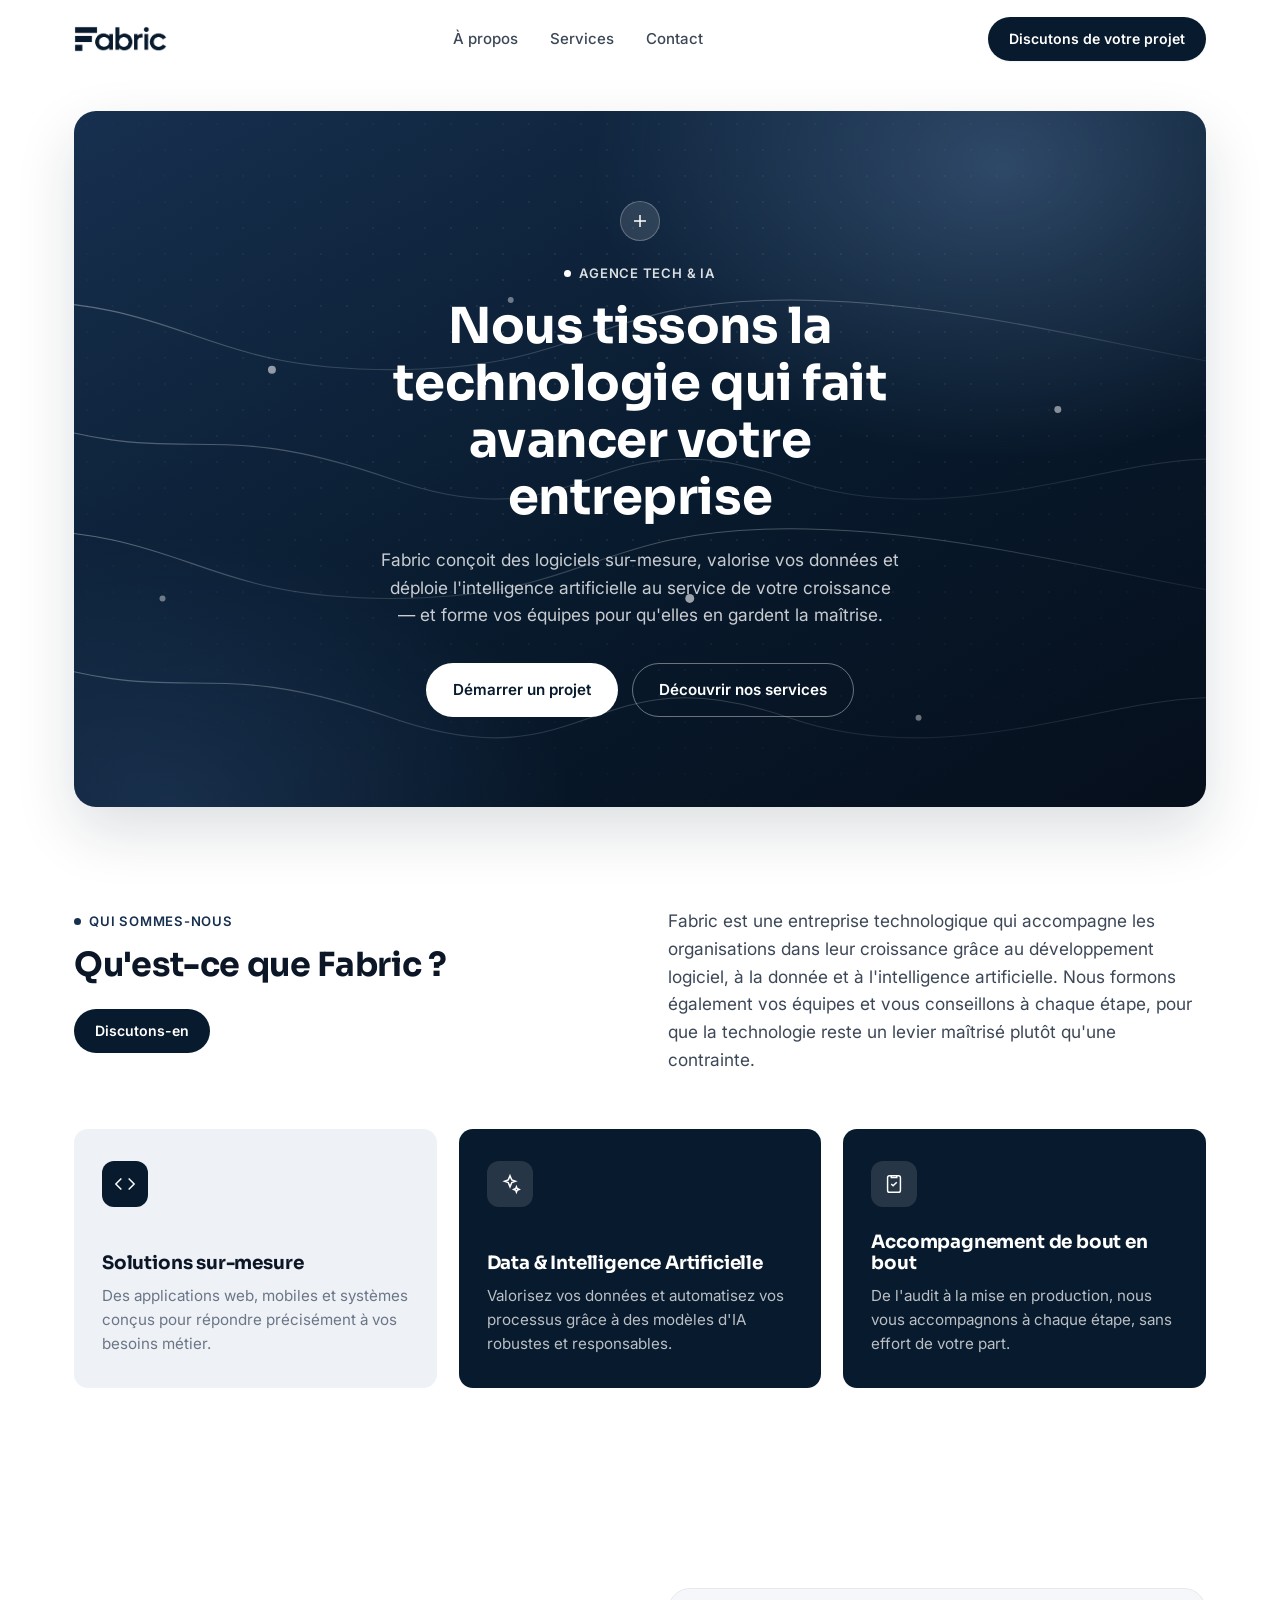
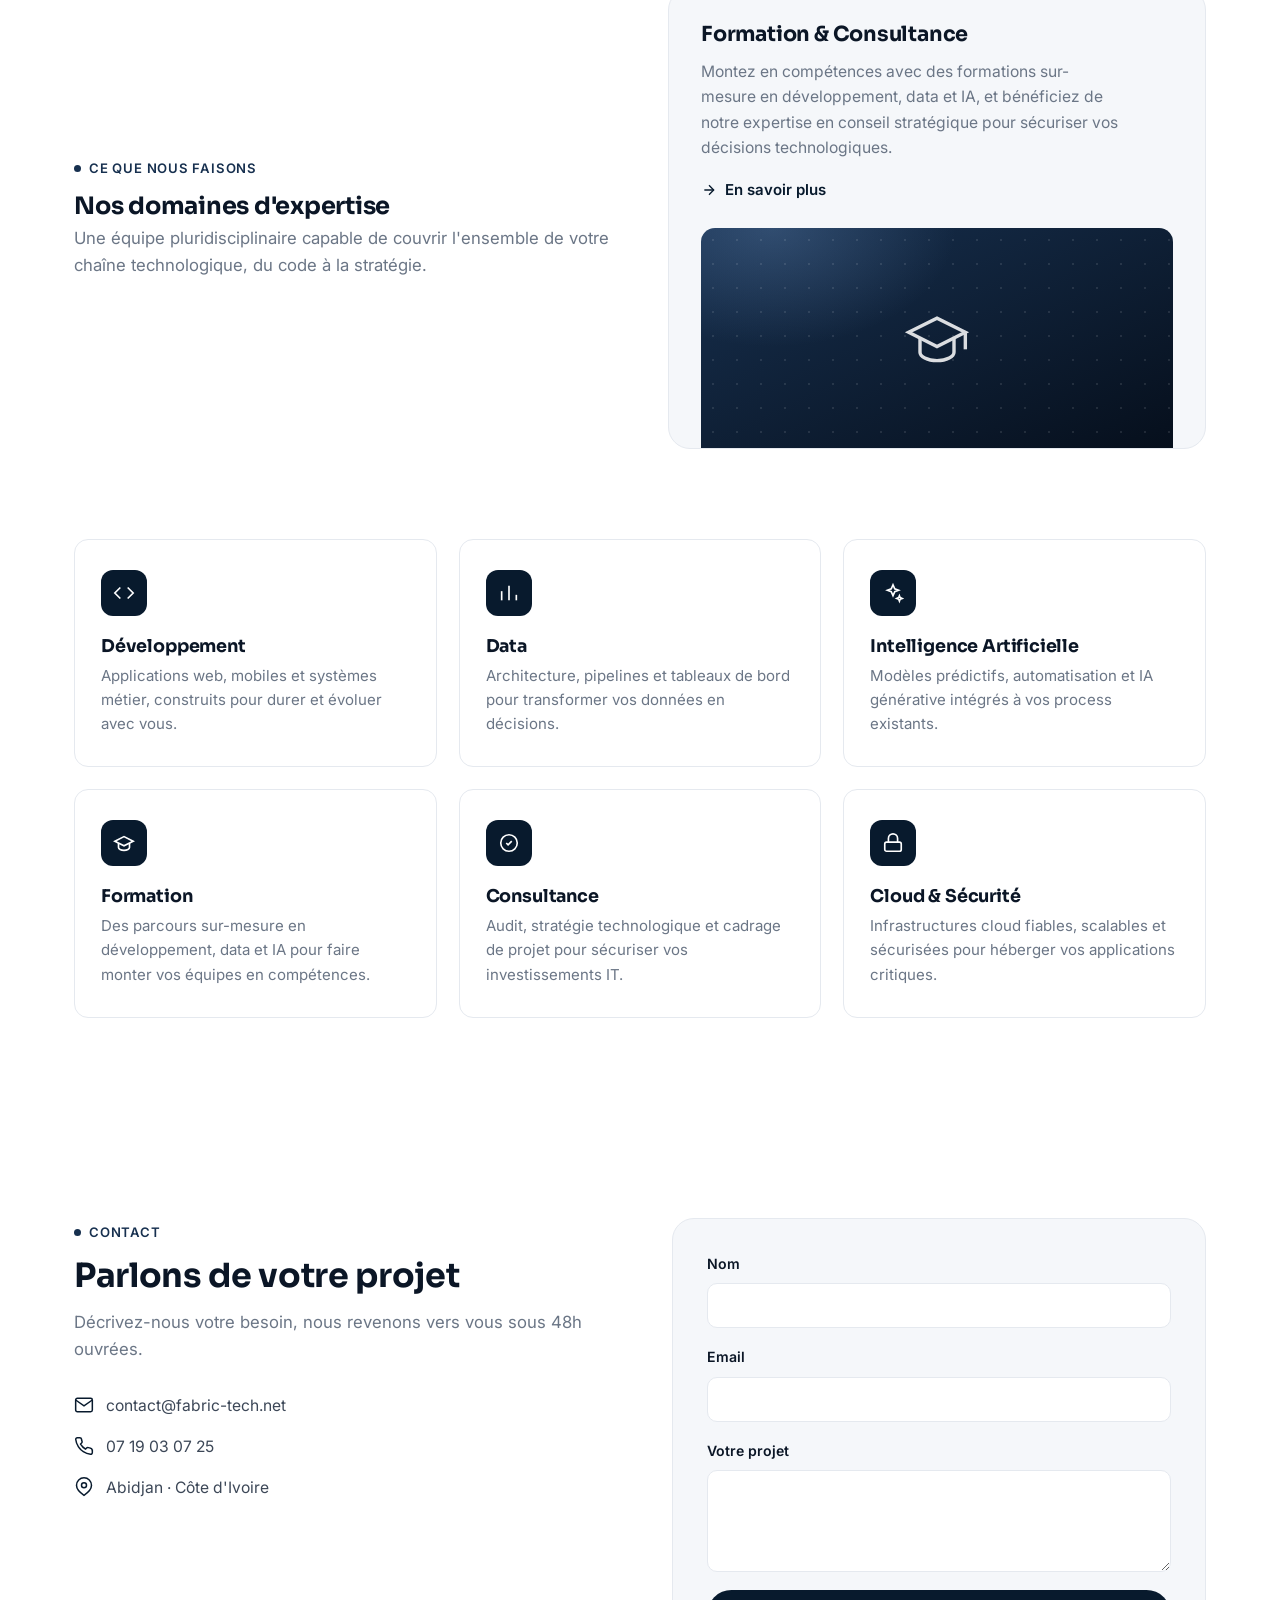
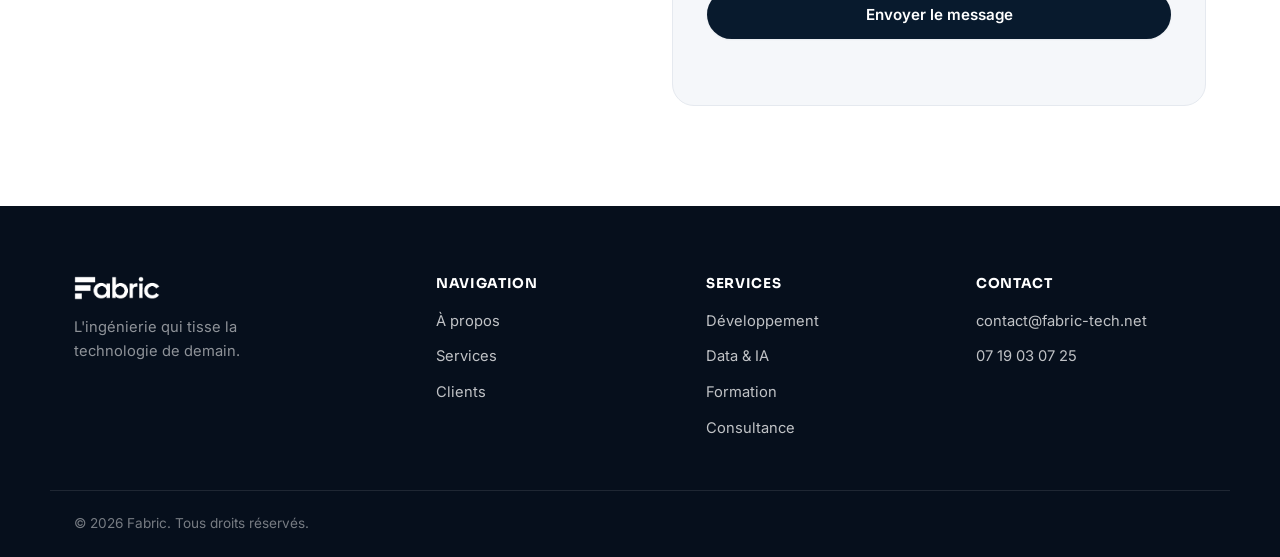
==== commit e7580de3: "Revert header to white/transparent style Co-Authored-By: Claude Sonnet 5 <noreply@anthropic.com>" ====
--- a/index.html
+++ b/index.html
@@ -21,7 +21,7 @@
 <header class="site-header" id="site-header">
   <div class="container header-inner">
     <a href="#top" class="brand" aria-label="Fabric — accueil">
-      <img src="assets/logo-white.png" alt="Fabric" class="brand-logo">
+      <img src="assets/logo-navy.png" alt="Fabric" class="brand-logo">
     </a>
 
     <nav class="main-nav" id="main-nav" aria-label="Navigation principale">
@@ -31,7 +31,7 @@
     </nav>
 
     <div class="header-actions">
-      <a href="#contact" class="btn btn-light btn-sm">Discutons de votre projet</a>
+      <a href="#contact" class="btn btn-primary btn-sm">Discutons de votre projet</a>
       <button class="nav-toggle" id="nav-toggle" aria-label="Ouvrir le menu" aria-expanded="false" aria-controls="main-nav">
         <span></span><span></span><span></span>
       </button>
--- a/css/style.css
+++ b/css/style.css
@@ -139,14 +139,14 @@
   position: sticky;
   top: 0;
   z-index: 100;
-  background: rgba(8, 26, 45, 0.94);
+  background: rgba(255, 255, 255, 0.85);
   backdrop-filter: saturate(180%) blur(14px);
   border-bottom: 1px solid transparent;
   transition: border-color 0.2s ease, box-shadow 0.2s ease;
 }
 .site-header.scrolled {
-  border-bottom-color: rgba(255, 255, 255, 0.08);
-  box-shadow: 0 4px 20px rgba(0, 0, 0, 0.2);
+  border-bottom-color: var(--line);
+  box-shadow: 0 4px 20px rgba(8, 26, 45, 0.05);
 }
 .header-inner {
   display: flex;
@@ -167,11 +167,11 @@
 .main-nav a {
   font-size: 0.94rem;
   font-weight: 500;
-  color: rgba(255, 255, 255, 0.78);
+  color: var(--text);
   position: relative;
   padding: 6px 0;
 }
-.main-nav a:hover { color: #fff; }
+.main-nav a:hover { color: var(--navy-900); }
 
 .header-actions { display: flex; align-items: center; gap: 16px; }
 
@@ -182,8 +182,8 @@
   gap: 5px;
   width: 40px;
   height: 40px;
-  background: rgba(255, 255, 255, 0.08);
-  border: 1px solid rgba(255, 255, 255, 0.25);
+  background: transparent;
+  border: 1px solid var(--line);
   border-radius: 10px;
 }
 .nav-toggle span {
@@ -191,7 +191,7 @@
   width: 18px;
   height: 2px;
   margin: 0 auto;
-  background: #fff;
+  background: var(--navy-900);
   transition: transform 0.25s ease, opacity 0.25s ease;
 }
 .nav-toggle[aria-expanded="true"] span:nth-child(1) { transform: translateY(7px) rotate(45deg); }
@@ -595,8 +595,6 @@
     box-shadow: var(--shadow-md);
   }
   .main-nav.open { display: flex; }
-  .main-nav a { color: var(--text); }
-  .main-nav a:hover { color: var(--navy-900); }
   .header-actions .btn-light.btn-sm { display: none; }
   .nav-toggle { display: flex; }
   .services-grid { grid-template-columns: 1fr; }
